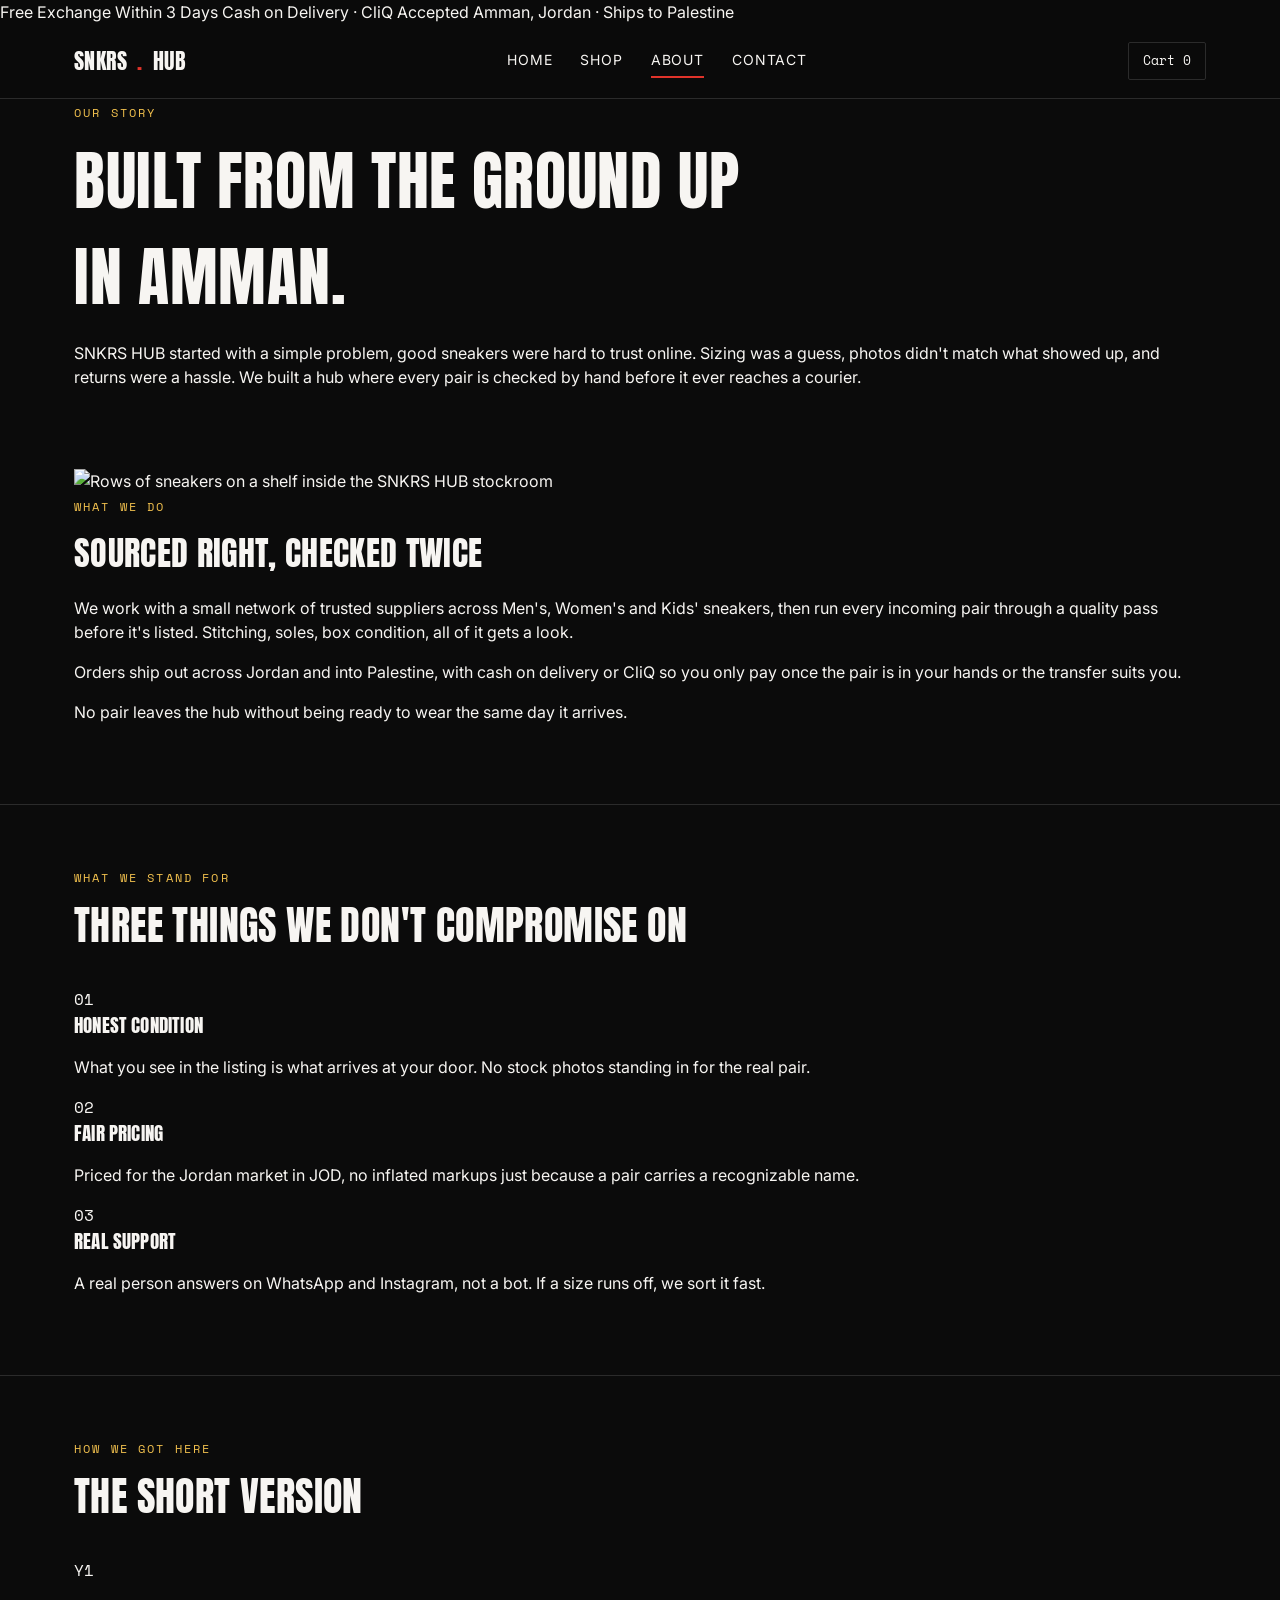
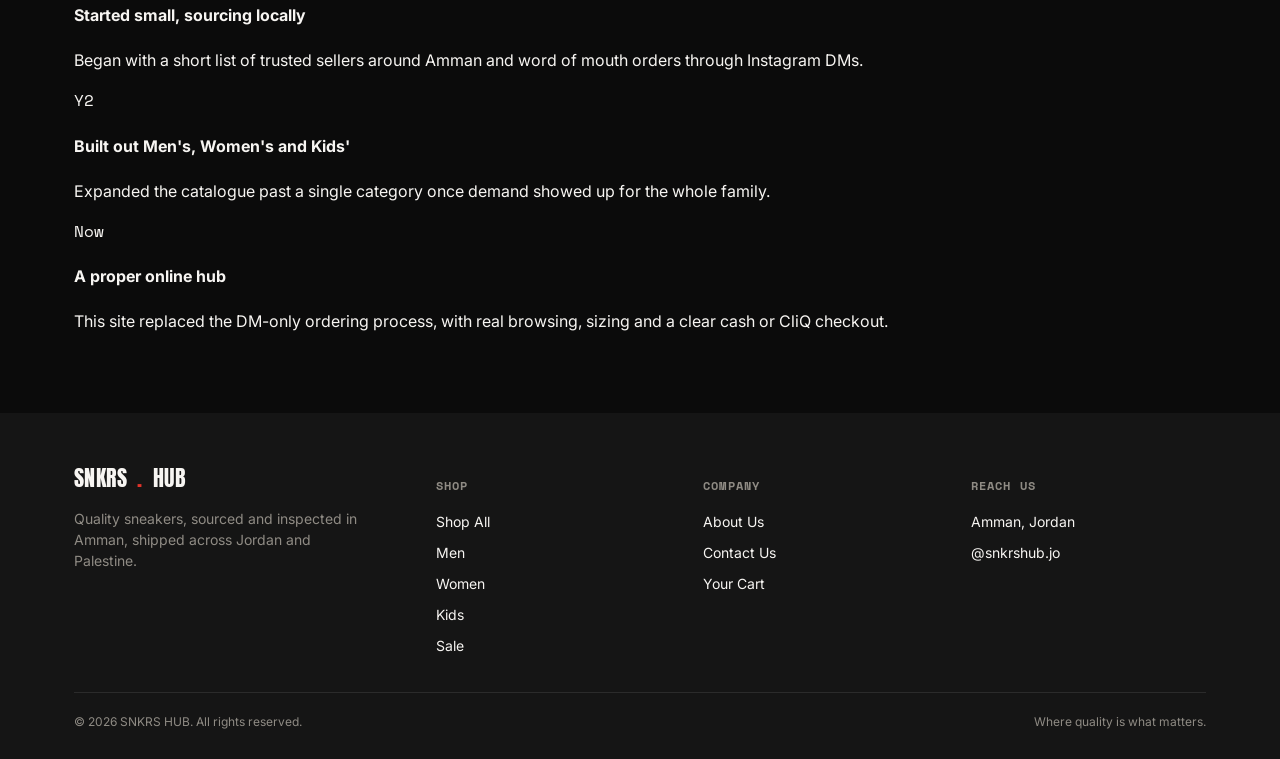
==== about.html @ 9021d575 "Add files via upload" ====
<!DOCTYPE html>
<html lang="en">
<head>
<meta charset="UTF-8">
<meta name="viewport" content="width=device-width, initial-scale=1.0">
<title>About Us — SNKRS HUB</title>
<meta name="description" content="SNKRS HUB is an Amman based sneaker hub sourcing and inspecting quality shoes for men, women and kids, shipped across Jordan and Palestine.">
<link rel="preconnect" href="https://fonts.googleapis.com">
<link href="https://fonts.googleapis.com/css2?family=Anton&family=Inter:wght@400;500;600;700&family=Space+Mono:wght@400;700&display=swap" rel="stylesheet">
<link rel="stylesheet" href="css/style.css">
</head>
<body>

<header class="site-header">
  <div class="info-bar">
    <div class="info-bar-track">
      <span>Free Exchange Within 3 Days</span>
      <span>Cash on Delivery · CliQ Accepted</span>
      <span>Amman, Jordan · Ships to Palestine</span>
    </div>
  </div>
  <div class="header-bar">
    <a href="index.html" class="logo">SNKRS<span class="dot">.</span>HUB</a>
    <nav class="main-nav">
      <a href="index.html">Home</a>
      <a href="shop.html">Shop</a>
      <a href="about.html" class="active">About</a>
      <a href="contact.html">Contact</a>
    </nav>
    <div class="header-actions">
      <a href="cart.html" class="cart-link">Cart <span data-cart-count>0</span></a>
      <button class="nav-toggle" aria-label="Toggle menu">☰</button>
    </div>
  </div>
</header>

<main>

  <section class="about-hero">
    <div class="wrap">
      <span class="eyebrow">Our Story</span>
      <h1 style="font-size:clamp(38px,6vw,64px); margin-top:10px;">Built From The Ground Up<br>In Amman<em style="color:var(--copper); font-style:normal;">.</em></h1>
      <p>SNKRS HUB started with a simple problem, good sneakers were hard to trust online. Sizing was a guess, photos didn't match what showed up, and returns were a hassle. We built a hub where every pair is checked by hand before it ever reaches a courier.</p>
    </div>
  </section>

  <section class="section">
    <div class="wrap story-grid">
      <img src="https://images.unsplash.com/photo-1552346154-21d32810aba3?auto=format&fit=crop&w=900&q=80" alt="Rows of sneakers on a shelf inside the SNKRS HUB stockroom">
      <div>
        <span class="eyebrow">What We Do</span>
        <h2 style="font-size:clamp(26px,3vw,34px); margin:10px 0 18px;">Sourced Right, Checked Twice</h2>
        <p>We work with a small network of trusted suppliers across Men's, Women's and Kids' sneakers, then run every incoming pair through a quality pass before it's listed. Stitching, soles, box condition, all of it gets a look.</p>
        <p>Orders ship out across Jordan and into Palestine, with cash on delivery or CliQ so you only pay once the pair is in your hands or the transfer suits you.</p>
        <p>No pair leaves the hub without being ready to wear the same day it arrives.</p>
      </div>
    </div>
  </section>

  <section class="section">
    <div class="wrap">
      <div class="section-head">
        <div>
          <span class="eyebrow">What We Stand For</span>
          <h2>Three Things We Don't Compromise On</h2>
        </div>
      </div>
      <div class="value-grid">
        <div class="value-card">
          <span class="num mono">01</span>
          <h3>Honest Condition</h3>
          <p>What you see in the listing is what arrives at your door. No stock photos standing in for the real pair.</p>
        </div>
        <div class="value-card">
          <span class="num mono">02</span>
          <h3>Fair Pricing</h3>
          <p>Priced for the Jordan market in JOD, no inflated markups just because a pair carries a recognizable name.</p>
        </div>
        <div class="value-card">
          <span class="num mono">03</span>
          <h3>Real Support</h3>
          <p>A real person answers on WhatsApp and Instagram, not a bot. If a size runs off, we sort it fast.</p>
        </div>
      </div>
    </div>
  </section>

  <section class="section" style="border-bottom:none;">
    <div class="wrap">
      <div class="section-head">
        <div>
          <span class="eyebrow">How We Got Here</span>
          <h2>The Short Version</h2>
        </div>
      </div>
      <div class="timeline">
        <div class="timeline-row">
          <span class="year mono">Y1</span>
          <div>
            <h4>Started small, sourcing locally</h4>
            <p>Began with a short list of trusted sellers around Amman and word of mouth orders through Instagram DMs.</p>
          </div>
        </div>
        <div class="timeline-row">
          <span class="year mono">Y2</span>
          <div>
            <h4>Built out Men's, Women's and Kids'</h4>
            <p>Expanded the catalogue past a single category once demand showed up for the whole family.</p>
          </div>
        </div>
        <div class="timeline-row">
          <span class="year mono">Now</span>
          <div>
            <h4>A proper online hub</h4>
            <p>This site replaced the DM-only ordering process, with real browsing, sizing and a clear cash or CliQ checkout.</p>
          </div>
        </div>
      </div>
    </div>
  </section>

</main>

<footer class="site-footer">
  <div class="wrap">
    <div class="footer-grid">
      <div>
        <div class="logo" style="margin-bottom:14px;">SNKRS<span class="dot">.</span>HUB</div>
        <p style="color:var(--grey); font-size:14px; max-width:32ch;">Quality sneakers, sourced and inspected in Amman, shipped across Jordan and Palestine.</p>
      </div>
      <div>
        <h4>Shop</h4>
        <ul>
          <li><a href="shop.html">Shop All</a></li>
          <li><a href="shop.html?cat=men">Men</a></li>
          <li><a href="shop.html?cat=women">Women</a></li>
          <li><a href="shop.html?cat=kids">Kids</a></li>
          <li><a href="shop.html?cat=sale">Sale</a></li>
        </ul>
      </div>
      <div>
        <h4>Company</h4>
        <ul>
          <li><a href="about.html">About Us</a></li>
          <li><a href="contact.html">Contact Us</a></li>
          <li><a href="cart.html">Your Cart</a></li>
        </ul>
      </div>
      <div>
        <h4>Reach Us</h4>
        <ul>
          <li>Amman, Jordan</li>
          <li>@snkrshub.jo</li>
        </ul>
      </div>
    </div>
    <div class="footer-bottom">
      <span>© 2026 SNKRS HUB. All rights reserved.</span>
      <span>Where quality is what matters.</span>
    </div>
  </div>
</footer>

<script src="js/cart.js"></script>
<script src="js/main.js"></script>
</body>
</html>
---- css/style.css ----
/* SNKRS HUB — design tokens
   Black  #0b0b0b   White  #f7f5f2   Red  #e0332a
   Green  #1f7a4d   Gold   #f2c14e   Grey #8f8b84
   Display: Anton  |  Body: Inter  |  Utility/price: Space Mono
*/

:root {
  --black: #0b0b0b;
  --black-soft: #151515;
  --black-card: #1a1a1a;
  --white: #f7f5f2;
  --red: #e0332a;
  --green: #1f7a4d;
  --gold: #f2c14e;
  --grey: #8f8b84;
  --line: #2b2b2b;
  --radius: 2px;
  --container: 1180px;
}

* { box-sizing: border-box; }

html { scroll-behavior: smooth; }

body {
  margin: 0;
  background: var(--black);
  color: var(--white);
  font-family: "Inter", sans-serif;
  font-size: 16px;
  line-height: 1.5;
  -webkit-font-smoothing: antialiased;
}

img { max-width: 100%; display: block; }

a { color: inherit; text-decoration: none; }

button { font-family: inherit; cursor: pointer; }

.wrap {
  max-width: var(--container);
  margin: 0 auto;
  padding: 0 24px;
}

h1, h2, h3 {
  font-family: "Anton", sans-serif;
  font-weight: 400;
  text-transform: uppercase;
  letter-spacing: 0.01em;
  margin: 0;
}

.eyebrow {
  font-family: "Space Mono", monospace;
  font-size: 12px;
  letter-spacing: 0.18em;
  text-transform: uppercase;
  color: var(--gold);
}

.mono { font-family: "Space Mono", monospace; }

/* focus visibility */
a:focus-visible, button:focus-visible, input:focus-visible, select:focus-visible, textarea:focus-visible {
  outline: 2px solid var(--gold);
  outline-offset: 2px;
}

@media (prefers-reduced-motion: reduce) {
  * { animation: none !important; transition: none !important; }
}

/* ---------- header ---------- */

.site-header {
  position: sticky;
  top: 0;
  z-index: 50;
  background: rgba(11, 11, 11, 0.92);
  backdrop-filter: blur(6px);
  border-bottom: 1px solid var(--line);
}

.header-bar {
  display: flex;
  align-items: center;
  justify-content: space-between;
  padding: 18px 24px;
  max-width: var(--container);
  margin: 0 auto;
  gap: 20px;
}

.logo {
  font-family: "Anton", sans-serif;
  font-size: 22px;
  letter-spacing: 0.02em;
  display: flex;
  align-items: center;
  gap: 10px;
  white-space: nowrap;
}

.logo .dot { color: var(--red); }

.main-nav {
  display: flex;
  gap: 28px;
  flex: 1;
  justify-content: center;
  font-size: 14px;
  text-transform: uppercase;
  letter-spacing: 0.06em;
}

.main-nav a {
  padding: 6px 0;
  border-bottom: 2px solid transparent;
  color: var(--white);
}

.main-nav a:hover, .main-nav a.active {
  border-color: var(--red);
}

.header-actions {
  display: flex;
  align-items: center;
  gap: 18px;
}

.cart-link {
  display: flex;
  align-items: center;
  gap: 8px;
  font-family: "Space Mono", monospace;
  font-size: 13px;
  border: 1px solid var(--line);
  padding: 8px 14px;
  border-radius: var(--radius);
}

.cart-link:hover { border-color: var(--gold); }

.nav-toggle {
  display: none;
  background: none;
  border: 1px solid var(--line);
  color: var(--white);
  padding: 8px 10px;
  border-radius: var(--radius);
}

@media (max-width: 860px) {
  .main-nav { display: none; }
  .nav-toggle { display: block; }
  .main-nav.open {
    display: flex;
    flex-direction: column;
    position: absolute;
    top: 100%;
    left: 0;
    right: 0;
    background: var(--black-soft);
    padding: 16px 24px 24px;
    border-bottom: 1px solid var(--line);
  }
}

/* ---------- marquee ---------- */

.marquee {
  background: var(--red);
  color: var(--black);
  overflow: hidden;
  white-space: nowrap;
  border-bottom: 1px solid var(--line);
}

.marquee-track {
  display: inline-block;
  padding: 8px 0;
  animation: scroll-left 22s linear infinite;
  font-family: "Space Mono", monospace;
  font-size: 12px;
  letter-spacing: 0.16em;
  text-transform: uppercase;
  font-weight: 700;
}

.marquee-track span { margin: 0 22px; }

@keyframes scroll-left {
  from { transform: translateX(0); }
  to { transform: translateX(-50%); }
}

/* ---------- hero ---------- */

.hero {
  border-bottom: 1px solid var(--line);
  padding: 72px 0 56px;
}

.hero-grid {
  display: grid;
  grid-template-columns: 1.1fr 0.9fr;
  gap: 48px;
  align-items: center;
}

.hero h1 {
  font-size: clamp(48px, 7vw, 88px);
  line-height: 0.96;
  margin: 14px 0 20px;
}

.hero h1 em {
  font-style: normal;
  color: var(--red);
}

.hero p {
  max-width: 44ch;
  color: var(--grey);
  font-size: 17px;
  margin-bottom: 28px;
}

.hero-stats {
  display: flex;
  gap: 32px;
  margin-top: 36px;
  padding-top: 24px;
  border-top: 1px solid var(--line);
}

.hero-stats div { font-family: "Space Mono", monospace; }
.hero-stats strong { display: block; font-size: 22px; color: var(--gold); }
.hero-stats span { font-size: 12px; color: var(--grey); text-transform: uppercase; letter-spacing: 0.08em; }

.hero-visual {
  position: relative;
  background: var(--black-card);
  border: 1px solid var(--line);
  border-radius: var(--radius);
  overflow: hidden;
  aspect-ratio: 4 / 5;
}

.hero-visual img {
  width: 100%;
  height: 100%;
  object-fit: cover;
}

.hero-tag {
  position: absolute;
  bottom: 18px;
  left: 18px;
  background: var(--white);
  color: var(--black);
  padding: 10px 14px;
  border-radius: var(--radius);
  font-family: "Space Mono", monospace;
  font-size: 12px;
}

.hero-tag strong { color: var(--red); }

/* ---------- buttons ---------- */

.btn {
  display: inline-flex;
  align-items: center;
  gap: 8px;
  padding: 14px 26px;
  border-radius: var(--radius);
  font-size: 14px;
  text-transform: uppercase;
  letter-spacing: 0.06em;
  font-weight: 600;
  border: 1px solid transparent;
  transition: transform 0.15s ease, background 0.15s ease, border-color 0.15s ease;
}

.btn:hover { transform: translateY(-2px); }

.btn-primary { background: var(--red); color: var(--white); }
.btn-primary:hover { background: #c22a22; }

.btn-outline { border-color: var(--white); color: var(--white); }
.btn-outline:hover { border-color: var(--gold); color: var(--gold); }

.btn-block { width: 100%; justify-content: center; }

.btn:disabled { opacity: 0.4; cursor: not-allowed; transform: none; }

.hero-actions { display: flex; gap: 14px; flex-wrap: wrap; }

/* ---------- section heads ---------- */

.section {
  padding: 64px 0;
  border-bottom: 1px solid var(--line);
}

.section-head {
  display: flex;
  align-items: flex-end;
  justify-content: space-between;
  margin-bottom: 32px;
  gap: 20px;
  flex-wrap: wrap;
}

.section-head h2 { font-size: clamp(28px, 4vw, 40px); }

.section-head .eyebrow { display: block; margin-bottom: 8px; }

.section-link { font-size: 13px; text-transform: uppercase; letter-spacing: 0.08em; border-bottom: 1px solid var(--white); padding-bottom: 2px; }
.section-link:hover { color: var(--gold); border-color: var(--gold); }

/* ---------- category strip ---------- */

.cat-strip {
  display: grid;
  grid-template-columns: repeat(4, 1fr);
  gap: 14px;
}

.cat-card {
  position: relative;
  border: 1px solid var(--line);
  padding: 26px 18px;
  border-radius: var(--radius);
  background: var(--black-card);
  min-height: 120px;
  display: flex;
  flex-direction: column;
  justify-content: space-between;
}

.cat-card:hover { border-color: var(--red); }

.cat-card .name { font-family: "Anton", sans-serif; font-size: 20px; text-transform: uppercase; }
.cat-card .count { font-family: "Space Mono", monospace; font-size: 12px; color: var(--grey); }

@media (max-width: 760px) {
  .cat-strip { grid-template-columns: repeat(2, 1fr); }
}

/* ---------- product grid ---------- */

.product-grid {
  display: grid;
  grid-template-columns: repeat(auto-fill, minmax(240px, 1fr));
  gap: 22px;
}

.product-card {
  background: var(--black-card);
  border: 1px solid var(--line);
  border-radius: var(--radius);
  overflow: hidden;
  display: flex;
  flex-direction: column;
  transition: border-color 0.15s ease;
}

.product-card:hover { border-color: var(--gold); }

.product-media {
  position: relative;
  aspect-ratio: 1 / 1;
  overflow: hidden;
  background: #0e0e0e;
}

.product-media img {
  width: 100%;
  height: 100%;
  object-fit: cover;
  transition: transform 0.4s ease;
}

.product-card:hover .product-media img { transform: scale(1.05); }

.product-badge {
  position: absolute;
  top: 12px;
  left: 12px;
  padding: 5px 10px;
  font-family: "Space Mono", monospace;
  font-size: 11px;
  text-transform: uppercase;
  letter-spacing: 0.08em;
  border-radius: var(--radius);
  background: var(--red);
  color: var(--white);
}

.product-badge.sale { background: var(--gold); color: var(--black); }
.product-badge.restock { background: var(--green); color: var(--white); }

.product-info { padding: 16px 16px 18px; display: flex; flex-direction: column; gap: 8px; flex: 1; }

.product-info .cat { font-family: "Space Mono", monospace; font-size: 11px; color: var(--grey); text-transform: uppercase; letter-spacing: 0.08em; }

.product-info h3 { font-size: 18px; }

.price-row { display: flex; align-items: center; gap: 10px; margin-top: auto; padding-top: 6px; }

.price {
  font-family: "Space Mono", monospace;
  font-size: 16px;
  color: var(--gold);
}

.price-strike {
  font-family: "Space Mono", monospace;
  font-size: 13px;
  color: var(--grey);
  text-decoration: line-through;
}

.swatch-row { display: flex; gap: 6px; margin-top: 4px; }

.swatch-dot {
  width: 16px;
  height: 16px;
  border-radius: 50%;
  border: 1px solid var(--line);
}

/* ---------- filter bar ---------- */

.filter-bar {
  display: flex;
  gap: 10px;
  flex-wrap: wrap;
  margin-bottom: 30px;
}

.filter-chip {
  border: 1px solid var(--line);
  padding: 9px 18px;
  border-radius: 999px;
  font-size: 13px;
  text-transform: uppercase;
  letter-spacing: 0.06em;
  background: transparent;
  color: var(--white);
}

.filter-chip.active, .filter-chip:hover { border-color: var(--red); color: var(--red); }

/* ---------- product detail ---------- */

.product-detail {
  display: grid;
  grid-template-columns: 1fr 1fr;
  gap: 56px;
  padding: 56px 0;
}

.gallery-main {
  aspect-ratio: 1 / 1;
  border-radius: var(--radius);
  overflow: hidden;
  border: 1px solid var(--line);
  background: var(--black-card);
  margin-bottom: 12px;
}

.gallery-main img { width: 100%; height: 100%; object-fit: cover; }

.gallery-thumbs { display: flex; gap: 10px; }

.gallery-thumbs button {
  width: 72px;
  height: 72px;
  border-radius: var(--radius);
  overflow: hidden;
  border: 1px solid var(--line);
  padding: 0;
  background: none;
}

.gallery-thumbs button.active { border-color: var(--gold); }
.gallery-thumbs img { width: 100%; height: 100%; object-fit: cover; }

.detail-eyebrow { margin-bottom: 10px; }

.product-detail h1 { font-size: clamp(30px, 4vw, 44px); margin-bottom: 12px; }

.detail-price { font-family: "Space Mono", monospace; font-size: 22px; color: var(--gold); margin-bottom: 20px; display: flex; align-items: center; gap: 12px; }

.detail-desc { color: var(--grey); margin-bottom: 28px; max-width: 46ch; }

.option-block { margin-bottom: 26px; }

.option-label {
  font-family: "Space Mono", monospace;
  font-size: 12px;
  text-transform: uppercase;
  letter-spacing: 0.1em;
  color: var(--grey);
  margin-bottom: 10px;
  display: flex;
  justify-content: space-between;
}

.color-options { display: flex; gap: 10px; flex-wrap: wrap; }

.color-swatch {
  width: 38px;
  height: 38px;
  border-radius: 50%;
  border: 2px solid var(--line);
  padding: 0;
}

.color-swatch.active { border-color: var(--gold); }

.size-options { display: flex; gap: 8px; flex-wrap: wrap; }

.size-chip {
  border: 1px solid var(--line);
  min-width: 48px;
  padding: 10px 6px;
  text-align: center;
  border-radius: var(--radius);
  background: transparent;
  color: var(--white);
  font-family: "Space Mono", monospace;
}

.size-chip.active { border-color: var(--red); color: var(--red); }

.qty-row { display: flex; align-items: center; gap: 14px; margin-bottom: 24px; }

.qty-control { display: flex; align-items: center; border: 1px solid var(--line); border-radius: var(--radius); }
.qty-control button { background: none; border: none; color: var(--white); width: 38px; height: 38px; font-size: 16px; }
.qty-control span { min-width: 34px; text-align: center; font-family: "Space Mono", monospace; }

.detail-actions { display: flex; gap: 12px; margin-bottom: 30px; flex-wrap: wrap; }

.detail-note { font-size: 13px; color: var(--grey); border-top: 1px solid var(--line); padding-top: 18px; }
.detail-note strong { color: var(--white); }

/* ---------- ticket / price tag signature ---------- */

.ticket {
  position: relative;
  background: var(--black-card);
  border: 1px dashed var(--line);
  border-radius: var(--radius);
  padding: 22px 24px;
  display: flex;
  justify-content: space-between;
  gap: 20px;
  align-items: center;
}

.ticket::before, .ticket::after {
  content: "";
  position: absolute;
  width: 16px;
  height: 16px;
  background: var(--black);
  border-radius: 50%;
  top: 50%;
  transform: translateY(-50%);
}

.ticket::before { left: -9px; }
.ticket::after { right: -9px; }

/* ---------- cart page ---------- */

.cart-layout {
  display: grid;
  grid-template-columns: 1.6fr 1fr;
  gap: 40px;
  padding: 56px 0;
  align-items: start;
}

.cart-line {
  display: grid;
  grid-template-columns: 84px 1fr auto;
  gap: 16px;
  align-items: center;
  padding: 18px 0;
  border-bottom: 1px solid var(--line);
}

.cart-line img { width: 84px; height: 84px; object-fit: cover; border-radius: var(--radius); border: 1px solid var(--line); }

.cart-line h4 { font-size: 16px; margin-bottom: 4px; }

.cart-line .meta { font-family: "Space Mono", monospace; font-size: 12px; color: var(--grey); margin-bottom: 8px; }

.cart-line-actions { display: flex; align-items: center; gap: 14px; }

.remove-link { font-size: 12px; text-transform: uppercase; letter-spacing: 0.06em; color: var(--red); border-bottom: 1px solid transparent; }
.remove-link:hover { border-color: var(--red); }

.summary-box {
  background: var(--black-card);
  border: 1px solid var(--line);
  border-radius: var(--radius);
  padding: 26px;
}

.summary-row { display: flex; justify-content: space-between; margin-bottom: 12px; font-size: 14px; }
.summary-row.total { font-family: "Space Mono", monospace; font-size: 20px; color: var(--gold); border-top: 1px solid var(--line); padding-top: 16px; margin-top: 16px; }

.empty-state { text-align: center; padding: 80px 24px; color: var(--grey); }
.empty-state h2 { margin-bottom: 12px; color: var(--white); }

/* ---------- checkout ---------- */

.checkout-layout {
  display: grid;
  grid-template-columns: 1.3fr 1fr;
  gap: 44px;
  padding: 56px 0;
  align-items: start;
}

.form-group { margin-bottom: 20px; }

.form-group label {
  display: block;
  font-family: "Space Mono", monospace;
  font-size: 12px;
  text-transform: uppercase;
  letter-spacing: 0.08em;
  color: var(--grey);
  margin-bottom: 8px;
}

.form-group input, .form-group textarea {
  width: 100%;
  background: var(--black-card);
  border: 1px solid var(--line);
  border-radius: var(--radius);
  color: var(--white);
  padding: 13px 14px;
  font-family: "Inter", sans-serif;
  font-size: 15px;
}

.form-group textarea { min-height: 96px; resize: vertical; }

.pay-options { display: grid; gap: 12px; }

.pay-option {
  display: flex;
  align-items: flex-start;
  gap: 12px;
  border: 1px solid var(--line);
  border-radius: var(--radius);
  padding: 16px;
  cursor: pointer;
}

.pay-option.active { border-color: var(--gold); background: rgba(242, 193, 78, 0.06); }

.pay-option input { margin-top: 3px; }

.pay-option strong { display: block; font-size: 15px; margin-bottom: 3px; }
.pay-option span { font-size: 13px; color: var(--grey); }

.confirm-panel {
  border: 1px solid var(--green);
  background: rgba(31, 122, 77, 0.08);
  border-radius: var(--radius);
  padding: 26px;
  margin-top: 24px;
  display: none;
}

.confirm-panel.visible { display: block; }

.confirm-panel h3 { color: var(--green); margin-bottom: 10px; }
.confirm-panel p { color: var(--grey); font-size: 14px; margin-bottom: 16px; }

/* ---------- footer ---------- */

.site-footer {
  padding: 48px 0 28px;
  background: var(--black-soft);
}

.footer-grid {
  display: grid;
  grid-template-columns: 1.4fr 1fr 1fr 1fr;
  gap: 32px;
  margin-bottom: 36px;
}

.footer-grid h4 {
  font-family: "Space Mono", monospace;
  font-size: 12px;
  text-transform: uppercase;
  letter-spacing: 0.1em;
  color: var(--grey);
  margin-bottom: 16px;
}

.footer-grid ul { list-style: none; padding: 0; margin: 0; display: flex; flex-direction: column; gap: 10px; font-size: 14px; }

.footer-bottom {
  border-top: 1px solid var(--line);
  padding-top: 20px;
  display: flex;
  justify-content: space-between;
  font-size: 12px;
  color: var(--grey);
  flex-wrap: wrap;
  gap: 10px;
}

@media (max-width: 900px) {
  .hero-grid, .product-detail, .cart-layout, .checkout-layout { grid-template-columns: 1fr; }
  .footer-grid { grid-template-columns: 1fr 1fr; }
  .cat-strip { grid-template-columns: repeat(2, 1fr); }
}

@media (max-width: 560px) {
  .footer-grid { grid-template-columns: 1fr; }
  .cart-line { grid-template-columns: 64px 1fr; }
  .cart-line-actions { grid-column: 1 / -1; justify-content: space-between; margin-top: 10px; }
}
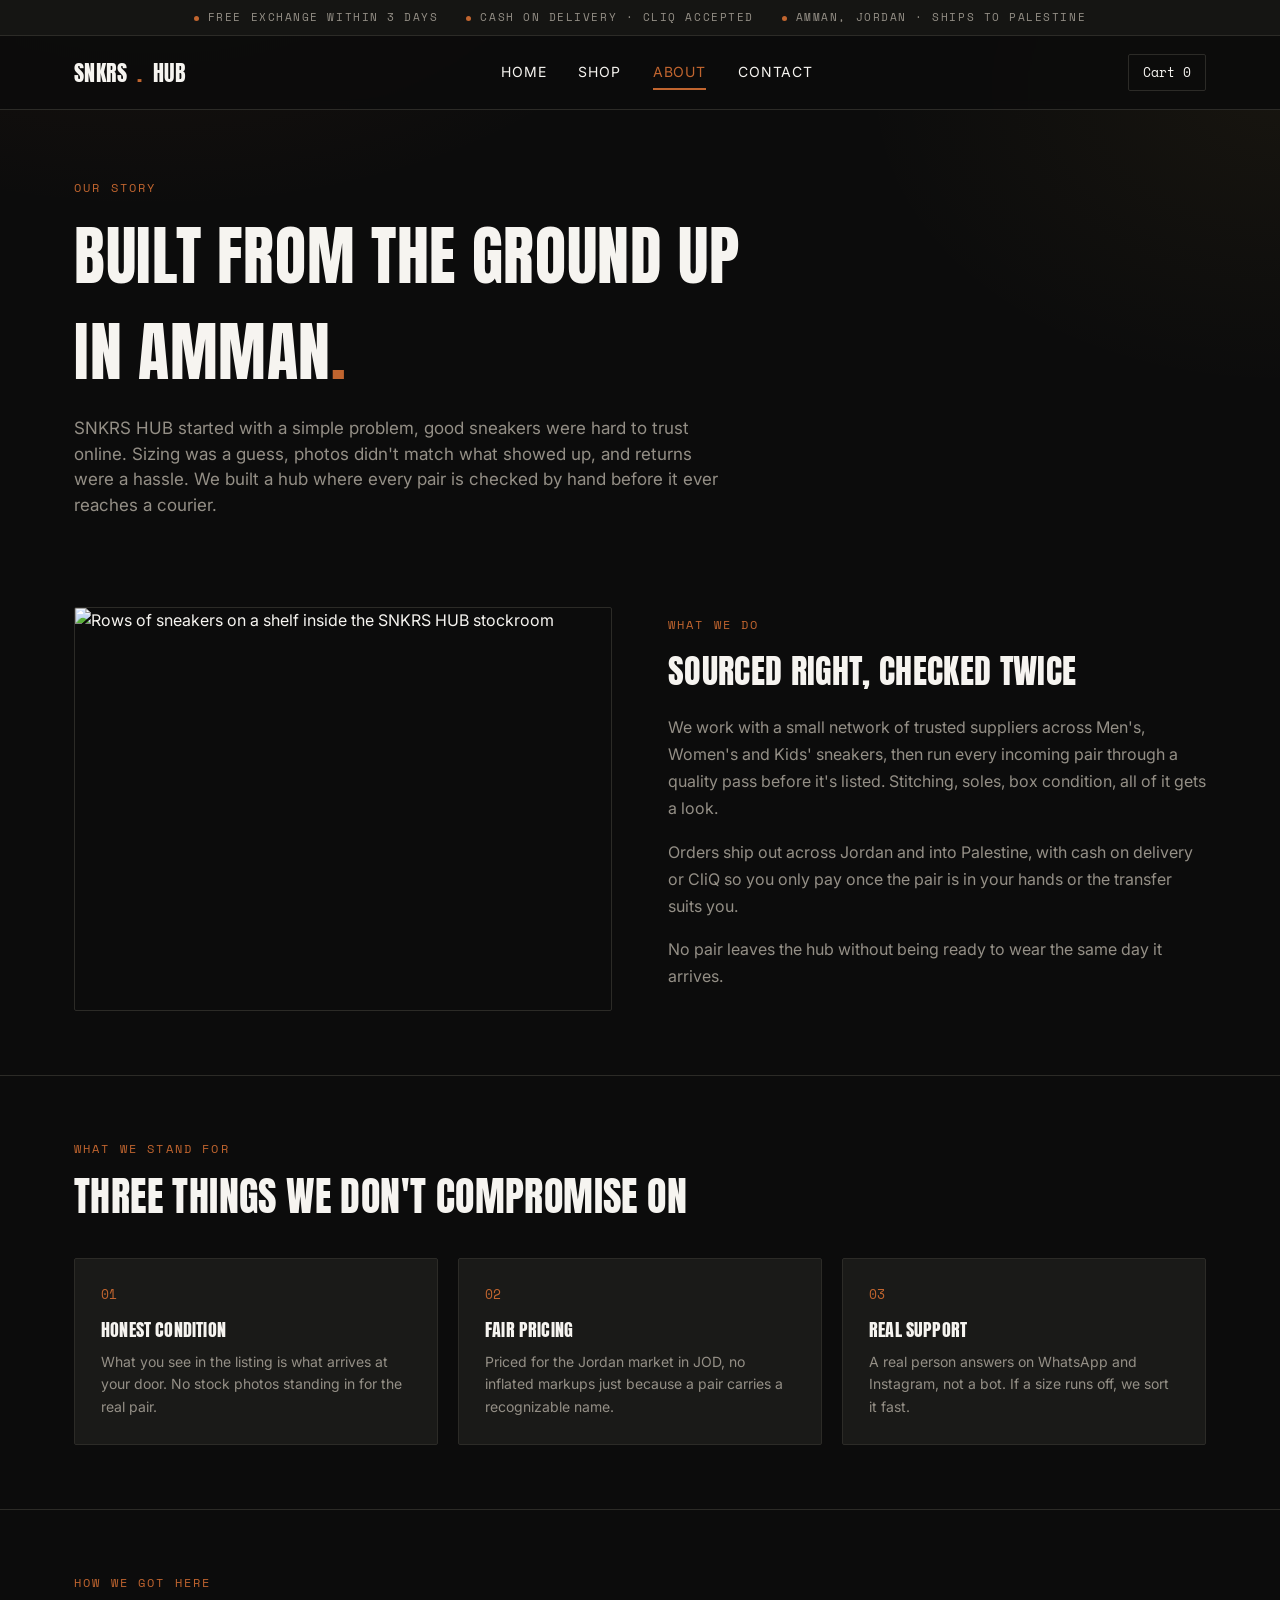
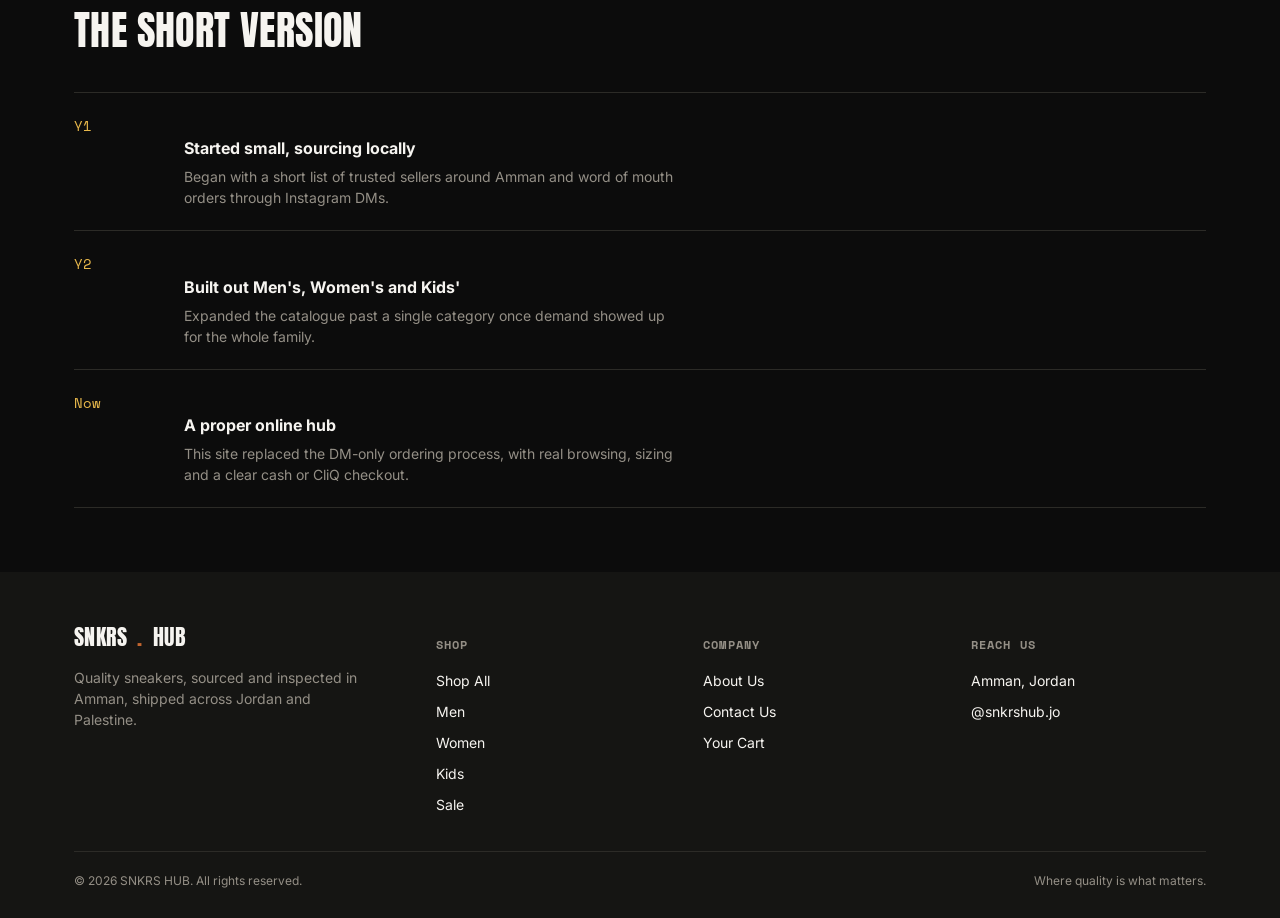
==== commit 0936f6f7: "Add files via upload" ====
--- a/about.html
+++ b/about.html
@@ -46,7 +46,7 @@
 
   <section class="section">
     <div class="wrap story-grid">
-      <img src="https://images.unsplash.com/photo-1552346154-21d32810aba3?auto=format&fit=crop&w=900&q=80" alt="Rows of sneakers on a shelf inside the SNKRS HUB stockroom">
+      <img id="story-img" src="" alt="Rows of sneakers on a shelf inside the SNKRS HUB stockroom">
       <div>
         <span class="eyebrow">What We Do</span>
         <h2 style="font-size:clamp(26px,3vw,34px); margin:10px 0 18px;">Sourced Right, Checked Twice</h2>
@@ -161,7 +161,11 @@
   </div>
 </footer>
 
+<script src="js/placeholder.js"></script>
 <script src="js/cart.js"></script>
 <script src="js/main.js"></script>
+<script>
+  document.getElementById("story-img").src = placeholderImage("Stockroom — Shelf of Sneakers", "4:3");
+</script>
 </body>
 </html>
--- a/css/style.css
+++ b/css/style.css
@@ -1,19 +1,22 @@
 /* SNKRS HUB — design tokens
-   Black  #0b0b0b   White  #f7f5f2   Red  #e0332a
-   Green  #1f7a4d   Gold   #f2c14e   Grey #8f8b84
+   Black  #0c0c0c   Charcoal #171717   White  #f6f4f0
+   Copper #c1652f   Gold #e8b84b   Green #2e8b57   Grey #928d84
    Display: Anton  |  Body: Inter  |  Utility/price: Space Mono
 */
 
 :root {
-  --black: #0b0b0b;
-  --black-soft: #151515;
-  --black-card: #1a1a1a;
-  --white: #f7f5f2;
-  --red: #e0332a;
-  --green: #1f7a4d;
-  --gold: #f2c14e;
-  --grey: #8f8b84;
-  --line: #2b2b2b;
+  --black: #0c0c0c;
+  --black-soft: #151513;
+  --black-card: #1a1a18;
+  --charcoal: #201f1c;
+  --white: #f6f4f0;
+  --copper: #c1652f;
+  --copper-deep: #8f4720;
+  --gold: #e8b84b;
+  --green: #2e8b57;
+  --grey: #948f86;
+  --grey-dim: #625e56;
+  --line: #2c2b27;
   --radius: 2px;
   --container: 1180px;
 }
@@ -30,6 +33,10 @@
   font-size: 16px;
   line-height: 1.5;
   -webkit-font-smoothing: antialiased;
+  background-image:
+    radial-gradient(ellipse 900px 500px at 12% -10%, rgba(193, 101, 47, 0.08), transparent 60%),
+    radial-gradient(ellipse 700px 500px at 100% 10%, rgba(232, 184, 75, 0.05), transparent 60%);
+  background-attachment: fixed;
 }
 
 img { max-width: 100%; display: block; }
@@ -57,7 +64,7 @@
   font-size: 12px;
   letter-spacing: 0.18em;
   text-transform: uppercase;
-  color: var(--gold);
+  color: var(--copper);
 }
 
 .mono { font-family: "Space Mono", monospace; }
@@ -78,9 +85,43 @@
   position: sticky;
   top: 0;
   z-index: 50;
-  background: rgba(11, 11, 11, 0.92);
+  background: rgba(12, 12, 12, 0.94);
   backdrop-filter: blur(6px);
   border-bottom: 1px solid var(--line);
+}
+
+.info-bar {
+  border-bottom: 1px solid var(--line);
+  background: var(--black-soft);
+}
+
+.info-bar-track {
+  max-width: var(--container);
+  margin: 0 auto;
+  padding: 9px 24px;
+  display: flex;
+  align-items: center;
+  justify-content: center;
+  gap: 28px;
+  flex-wrap: wrap;
+  font-family: "Space Mono", monospace;
+  font-size: 11px;
+  letter-spacing: 0.14em;
+  text-transform: uppercase;
+  color: var(--grey);
+}
+
+.info-bar-track span { white-space: nowrap; }
+
+.info-bar-track span::before {
+  content: "";
+  display: inline-block;
+  width: 5px;
+  height: 5px;
+  border-radius: 50%;
+  background: var(--copper);
+  margin-right: 9px;
+  vertical-align: middle;
 }
 
 .header-bar {
@@ -103,11 +144,11 @@
   white-space: nowrap;
 }
 
-.logo .dot { color: var(--red); }
+.logo .dot { color: var(--copper); }
 
 .main-nav {
   display: flex;
-  gap: 28px;
+  gap: 32px;
   flex: 1;
   justify-content: center;
   font-size: 14px;
@@ -122,7 +163,8 @@
 }
 
 .main-nav a:hover, .main-nav a.active {
-  border-color: var(--red);
+  border-color: var(--copper);
+  color: var(--copper);
 }
 
 .header-actions {
@@ -142,7 +184,7 @@
   border-radius: var(--radius);
 }
 
-.cart-link:hover { border-color: var(--gold); }
+.cart-link:hover { border-color: var(--gold); color: var(--gold); }
 
 .nav-toggle {
   display: none;
@@ -167,34 +209,7 @@
     padding: 16px 24px 24px;
     border-bottom: 1px solid var(--line);
   }
-}
-
-/* ---------- marquee ---------- */
-
-.marquee {
-  background: var(--red);
-  color: var(--black);
-  overflow: hidden;
-  white-space: nowrap;
-  border-bottom: 1px solid var(--line);
-}
-
-.marquee-track {
-  display: inline-block;
-  padding: 8px 0;
-  animation: scroll-left 22s linear infinite;
-  font-family: "Space Mono", monospace;
-  font-size: 12px;
-  letter-spacing: 0.16em;
-  text-transform: uppercase;
-  font-weight: 700;
-}
-
-.marquee-track span { margin: 0 22px; }
-
-@keyframes scroll-left {
-  from { transform: translateX(0); }
-  to { transform: translateX(-50%); }
+  .info-bar-track { gap: 16px; justify-content: flex-start; overflow-x: auto; }
 }
 
 /* ---------- hero ---------- */
@@ -219,7 +234,7 @@
 
 .hero h1 em {
   font-style: normal;
-  color: var(--red);
+  color: var(--copper);
 }
 
 .hero p {
@@ -248,6 +263,15 @@
   border-radius: var(--radius);
   overflow: hidden;
   aspect-ratio: 4 / 5;
+}
+
+.hero-visual::before {
+  content: "";
+  position: absolute;
+  inset: 0;
+  background: linear-gradient(160deg, rgba(193, 101, 47, 0.16), transparent 55%);
+  z-index: 1;
+  pointer-events: none;
 }
 
 .hero-visual img {
@@ -266,9 +290,10 @@
   border-radius: var(--radius);
   font-family: "Space Mono", monospace;
   font-size: 12px;
-}
-
-.hero-tag strong { color: var(--red); }
+  z-index: 2;
+}
+
+.hero-tag strong { color: var(--copper-deep); }
 
 /* ---------- buttons ---------- */
 
@@ -283,13 +308,13 @@
   letter-spacing: 0.06em;
   font-weight: 600;
   border: 1px solid transparent;
-  transition: transform 0.15s ease, background 0.15s ease, border-color 0.15s ease;
+  transition: transform 0.15s ease, background 0.15s ease, border-color 0.15s ease, color 0.15s ease;
 }
 
 .btn:hover { transform: translateY(-2px); }
 
-.btn-primary { background: var(--red); color: var(--white); }
-.btn-primary:hover { background: #c22a22; }
+.btn-primary { background: var(--copper); color: var(--white); }
+.btn-primary:hover { background: var(--copper-deep); }
 
 .btn-outline { border-color: var(--white); color: var(--white); }
 .btn-outline:hover { border-color: var(--gold); color: var(--gold); }
@@ -341,9 +366,10 @@
   display: flex;
   flex-direction: column;
   justify-content: space-between;
-}
-
-.cat-card:hover { border-color: var(--red); }
+  transition: border-color 0.15s ease, transform 0.15s ease;
+}
+
+.cat-card:hover { border-color: var(--copper); transform: translateY(-3px); }
 
 .cat-card .name { font-family: "Anton", sans-serif; font-size: 20px; text-transform: uppercase; }
 .cat-card .count { font-family: "Space Mono", monospace; font-size: 12px; color: var(--grey); }
@@ -352,6 +378,32 @@
   .cat-strip { grid-template-columns: repeat(2, 1fr); }
 }
 
+/* ---------- trust / why-us strip ---------- */
+
+.trust-strip {
+  display: grid;
+  grid-template-columns: repeat(3, 1fr);
+  gap: 20px;
+}
+
+.trust-card {
+  border: 1px solid var(--line);
+  background: var(--black-card);
+  border-radius: var(--radius);
+  padding: 24px;
+  display: flex;
+  gap: 16px;
+  align-items: flex-start;
+}
+
+.trust-card svg { flex-shrink: 0; width: 30px; height: 30px; color: var(--copper); }
+.trust-card h3 { font-size: 15px; margin-bottom: 6px; }
+.trust-card p { color: var(--grey); font-size: 13px; margin: 0; line-height: 1.5; }
+
+@media (max-width: 760px) {
+  .trust-strip { grid-template-columns: 1fr; }
+}
+
 /* ---------- product grid ---------- */
 
 .product-grid {
@@ -367,16 +419,16 @@
   overflow: hidden;
   display: flex;
   flex-direction: column;
-  transition: border-color 0.15s ease;
-}
-
-.product-card:hover { border-color: var(--gold); }
+  transition: border-color 0.15s ease, transform 0.15s ease;
+}
+
+.product-card:hover { border-color: var(--gold); transform: translateY(-3px); }
 
 .product-media {
   position: relative;
   aspect-ratio: 1 / 1;
   overflow: hidden;
-  background: #0e0e0e;
+  background: #101010;
 }
 
 .product-media img {
@@ -398,7 +450,7 @@
   text-transform: uppercase;
   letter-spacing: 0.08em;
   border-radius: var(--radius);
-  background: var(--red);
+  background: var(--copper);
   color: var(--white);
 }
 
@@ -455,7 +507,7 @@
   color: var(--white);
 }
 
-.filter-chip.active, .filter-chip:hover { border-color: var(--red); color: var(--red); }
+.filter-chip.active, .filter-chip:hover { border-color: var(--copper); color: var(--copper); }
 
 /* ---------- product detail ---------- */
 
@@ -538,7 +590,7 @@
   font-family: "Space Mono", monospace;
 }
 
-.size-chip.active { border-color: var(--red); color: var(--red); }
+.size-chip.active { border-color: var(--copper); color: var(--copper); }
 
 .qty-row { display: flex; align-items: center; gap: 14px; margin-bottom: 24px; }
 
@@ -579,6 +631,131 @@
 .ticket::before { left: -9px; }
 .ticket::after { right: -9px; }
 
+/* ---------- about page ---------- */
+
+.about-hero {
+  padding: 64px 0 8px;
+}
+
+.about-hero p { color: var(--grey); max-width: 60ch; font-size: 17px; margin-top: 16px; }
+
+.story-grid {
+  display: grid;
+  grid-template-columns: 1fr 1fr;
+  gap: 56px;
+  align-items: center;
+}
+
+.story-grid img {
+  width: 100%;
+  aspect-ratio: 4/3;
+  object-fit: cover;
+  border-radius: var(--radius);
+  border: 1px solid var(--line);
+}
+
+.story-grid p { color: var(--grey); margin-bottom: 16px; line-height: 1.7; }
+
+.value-grid {
+  display: grid;
+  grid-template-columns: repeat(3, 1fr);
+  gap: 20px;
+}
+
+.value-card {
+  border: 1px solid var(--line);
+  background: var(--black-card);
+  border-radius: var(--radius);
+  padding: 26px;
+}
+
+.value-card .num {
+  font-family: "Space Mono", monospace;
+  color: var(--copper);
+  font-size: 13px;
+  display: block;
+  margin-bottom: 12px;
+}
+
+.value-card h3 { font-size: 18px; margin-bottom: 8px; }
+.value-card p { color: var(--grey); font-size: 14px; margin: 0; line-height: 1.6; }
+
+.timeline {
+  display: flex;
+  flex-direction: column;
+  gap: 0;
+}
+
+.timeline-row {
+  display: grid;
+  grid-template-columns: 90px 1fr;
+  gap: 20px;
+  padding: 22px 0;
+  border-top: 1px solid var(--line);
+}
+
+.timeline-row:last-child { border-bottom: 1px solid var(--line); }
+
+.timeline-row .year { font-family: "Space Mono", monospace; color: var(--gold); font-size: 14px; }
+.timeline-row h4 { font-size: 16px; margin-bottom: 6px; }
+.timeline-row p { color: var(--grey); font-size: 14px; margin: 0; max-width: 55ch; }
+
+@media (max-width: 900px) {
+  .story-grid { grid-template-columns: 1fr; }
+  .value-grid { grid-template-columns: 1fr; }
+}
+
+/* ---------- contact page ---------- */
+
+.contact-grid {
+  display: grid;
+  grid-template-columns: 1fr 1fr;
+  gap: 48px;
+  padding: 56px 0;
+  align-items: start;
+}
+
+.contact-info-list { display: flex; flex-direction: column; gap: 20px; margin-top: 28px; }
+
+.contact-info-item {
+  display: flex;
+  gap: 16px;
+  align-items: flex-start;
+  border: 1px solid var(--line);
+  background: var(--black-card);
+  border-radius: var(--radius);
+  padding: 18px;
+}
+
+.contact-info-item svg { flex-shrink: 0; width: 24px; height: 24px; color: var(--copper); margin-top: 2px; }
+.contact-info-item strong { display: block; font-size: 14px; margin-bottom: 3px; }
+.contact-info-item span, .contact-info-item a { color: var(--grey); font-size: 14px; }
+.contact-info-item a:hover { color: var(--gold); }
+
+.contact-form {
+  border: 1px solid var(--line);
+  background: var(--black-card);
+  border-radius: var(--radius);
+  padding: 30px;
+}
+
+.form-row-2 { display: grid; grid-template-columns: 1fr 1fr; gap: 16px; }
+
+.faq-list { display: flex; flex-direction: column; gap: 0; }
+
+.faq-item { border-top: 1px solid var(--line); padding: 20px 0; }
+.faq-item:last-child { border-bottom: 1px solid var(--line); }
+.faq-item summary { cursor: pointer; font-size: 15px; font-weight: 600; list-style: none; display: flex; justify-content: space-between; align-items: center; }
+.faq-item summary::-webkit-details-marker { display: none; }
+.faq-item summary::after { content: "+"; font-family: "Space Mono", monospace; color: var(--copper); font-size: 20px; }
+.faq-item[open] summary::after { content: "\2212"; }
+.faq-item p { color: var(--grey); font-size: 14px; margin: 14px 0 0; max-width: 60ch; line-height: 1.6; }
+
+@media (max-width: 900px) {
+  .contact-grid { grid-template-columns: 1fr; }
+  .form-row-2 { grid-template-columns: 1fr; }
+}
+
 /* ---------- cart page ---------- */
 
 .cart-layout {
@@ -606,8 +783,8 @@
 
 .cart-line-actions { display: flex; align-items: center; gap: 14px; }
 
-.remove-link { font-size: 12px; text-transform: uppercase; letter-spacing: 0.06em; color: var(--red); border-bottom: 1px solid transparent; }
-.remove-link:hover { border-color: var(--red); }
+.remove-link { font-size: 12px; text-transform: uppercase; letter-spacing: 0.06em; color: var(--copper); border-bottom: 1px solid transparent; }
+.remove-link:hover { border-color: var(--copper); }
 
 .summary-box {
   background: var(--black-card);
@@ -646,7 +823,7 @@
 
 .form-group input, .form-group textarea {
   width: 100%;
-  background: var(--black-card);
+  background: var(--charcoal);
   border: 1px solid var(--line);
   border-radius: var(--radius);
   color: var(--white);
@@ -655,6 +832,8 @@
   font-size: 15px;
 }
 
+.form-group input:focus, .form-group textarea:focus { border-color: var(--copper); }
+
 .form-group textarea { min-height: 96px; resize: vertical; }
 
 .pay-options { display: grid; gap: 12px; }
@@ -669,7 +848,7 @@
   cursor: pointer;
 }
 
-.pay-option.active { border-color: var(--gold); background: rgba(242, 193, 78, 0.06); }
+.pay-option.active { border-color: var(--gold); background: rgba(232, 184, 75, 0.06); }
 
 .pay-option input { margin-top: 3px; }
 
@@ -678,7 +857,7 @@
 
 .confirm-panel {
   border: 1px solid var(--green);
-  background: rgba(31, 122, 77, 0.08);
+  background: rgba(46, 139, 87, 0.08);
   border-radius: var(--radius);
   padding: 26px;
   margin-top: 24px;
@@ -714,6 +893,7 @@
 }
 
 .footer-grid ul { list-style: none; padding: 0; margin: 0; display: flex; flex-direction: column; gap: 10px; font-size: 14px; }
+.footer-grid ul a:hover { color: var(--copper); }
 
 .footer-bottom {
   border-top: 1px solid var(--line);
@@ -727,7 +907,7 @@
 }
 
 @media (max-width: 900px) {
-  .hero-grid, .product-detail, .cart-layout, .checkout-layout { grid-template-columns: 1fr; }
+  .hero-grid, .product-detail, .cart-layout, .checkout-layout, .contact-grid { grid-template-columns: 1fr; }
   .footer-grid { grid-template-columns: 1fr 1fr; }
   .cat-strip { grid-template-columns: repeat(2, 1fr); }
 }
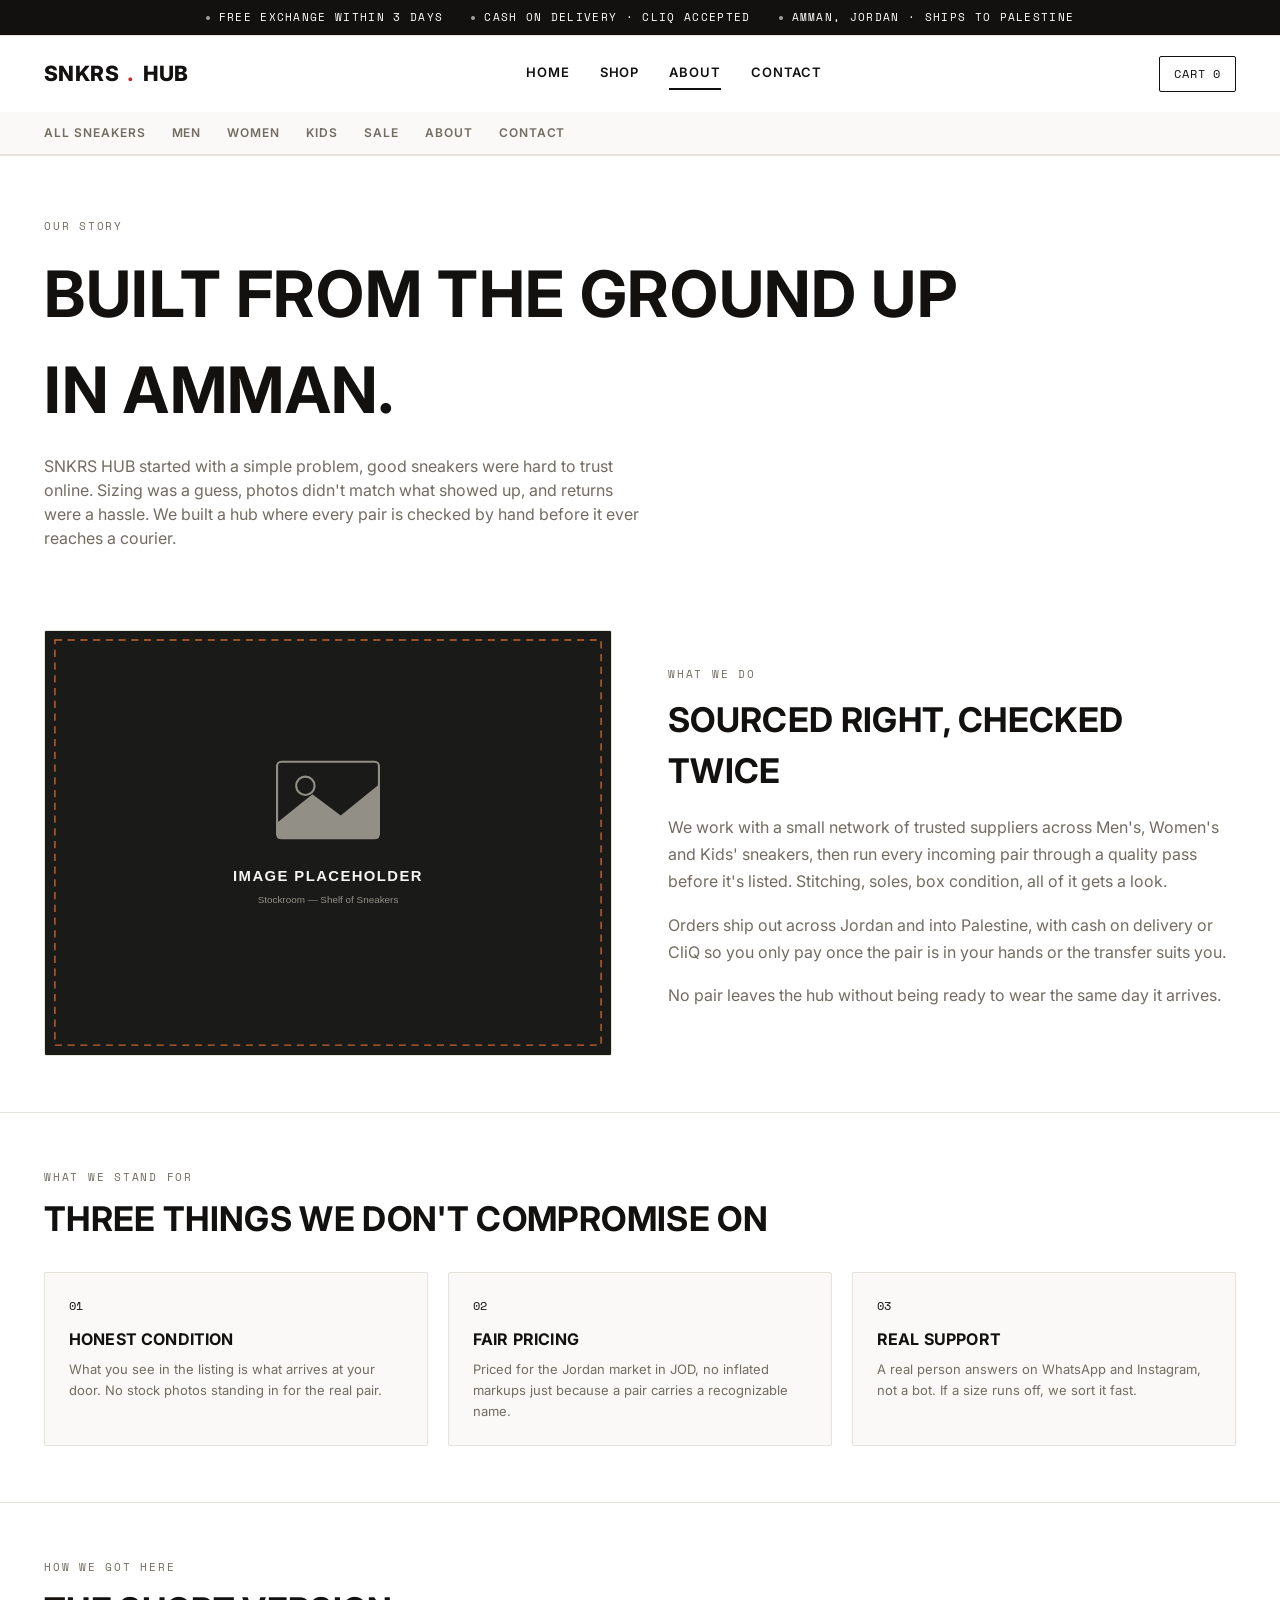
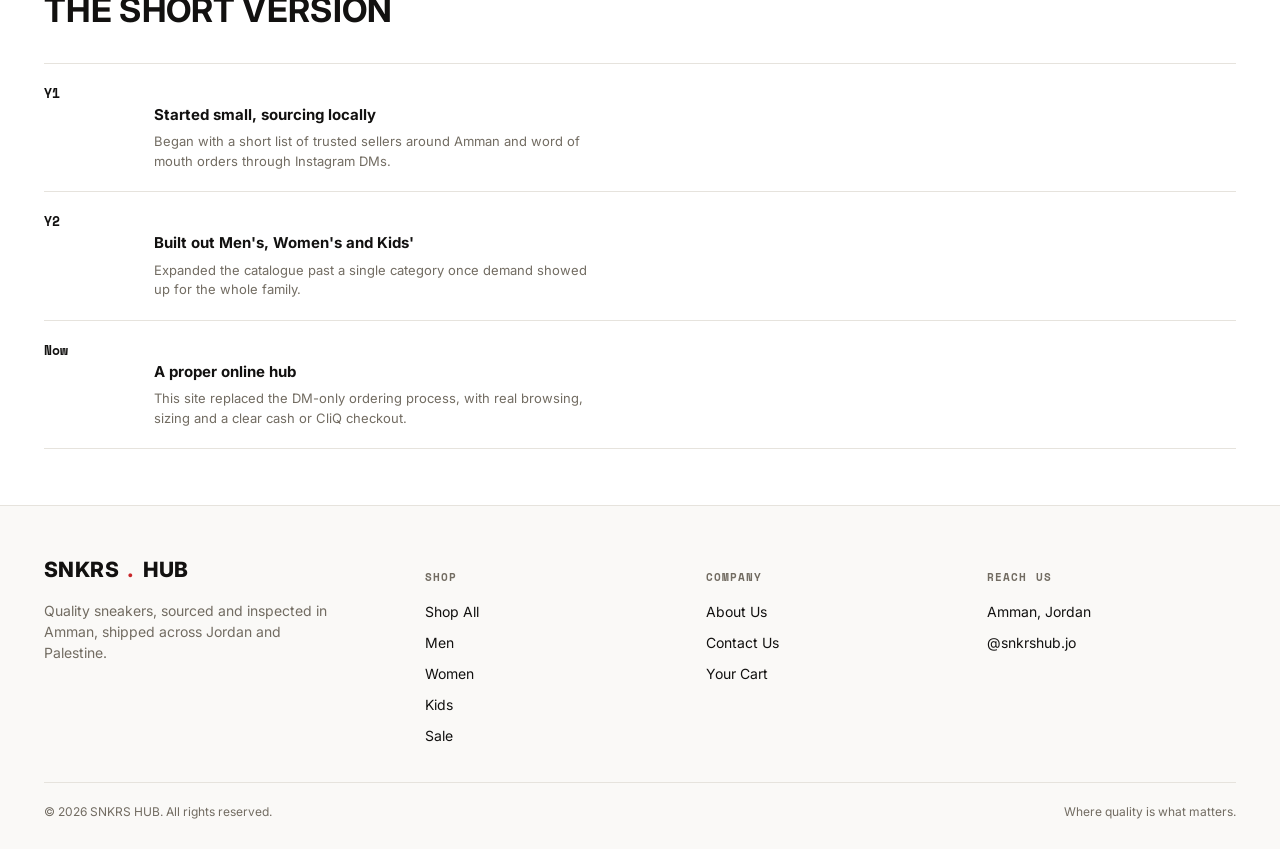
==== commit 30b34b93: "Add files via upload" ====
--- a/about.html
+++ b/about.html
@@ -30,6 +30,17 @@
     <div class="header-actions">
       <a href="cart.html" class="cart-link">Cart <span data-cart-count>0</span></a>
       <button class="nav-toggle" aria-label="Toggle menu">☰</button>
+    </div>
+  </div>
+  <div class="brand-strip">
+    <div class="brand-strip-track">
+      <a href="shop.html">All Sneakers</a>
+      <a href="shop.html?cat=men">Men</a>
+      <a href="shop.html?cat=women">Women</a>
+      <a href="shop.html?cat=kids">Kids</a>
+      <a href="shop.html?cat=sale">Sale</a>
+      <a href="about.html">About</a>
+      <a href="contact.html">Contact</a>
     </div>
   </div>
 </header>
--- a/css/style.css
+++ b/css/style.css
@@ -1,24 +1,23 @@
-/* SNKRS HUB — design tokens
-   Black  #0c0c0c   Charcoal #171717   White  #f6f4f0
-   Copper #c1652f   Gold #e8b84b   Green #2e8b57   Grey #928d84
-   Display: Anton  |  Body: Inter  |  Utility/price: Space Mono
+/* SNKRS HUB — Markaty-style light theme
+   White #ffffff   Black #111111   Line #e7e5e0   Grey #767066
+   Red (sale) #c8272a   Gold (accent, rare) #b08d3e
+   Display/Body: Inter  |  Utility/price: Space Mono
 */
 
 :root {
-  --black: #0c0c0c;
-  --black-soft: #151513;
-  --black-card: #1a1a18;
-  --charcoal: #201f1c;
-  --white: #f6f4f0;
-  --copper: #c1652f;
-  --copper-deep: #8f4720;
-  --gold: #e8b84b;
-  --green: #2e8b57;
-  --grey: #948f86;
-  --grey-dim: #625e56;
-  --line: #2c2b27;
+  --black: #121110;
+  --white: #ffffff;
+  --paper: #faf9f7;
+  --card: #ffffff;
+  --line: #e6e3dd;
+  --line-strong: #d3cfc6;
+  --grey: #726c62;
+  --grey-dim: #a49e93;
+  --red: #c8272a;
+  --gold: #a9822f;
+  --green: #2e7d4f;
   --radius: 2px;
-  --container: 1180px;
+  --container: 1240px;
 }
 
 * { box-sizing: border-box; }
@@ -27,16 +26,12 @@
 
 body {
   margin: 0;
-  background: var(--black);
-  color: var(--white);
+  background: var(--white);
+  color: var(--black);
   font-family: "Inter", sans-serif;
   font-size: 16px;
   line-height: 1.5;
   -webkit-font-smoothing: antialiased;
-  background-image:
-    radial-gradient(ellipse 900px 500px at 12% -10%, rgba(193, 101, 47, 0.08), transparent 60%),
-    radial-gradient(ellipse 700px 500px at 100% 10%, rgba(232, 184, 75, 0.05), transparent 60%);
-  background-attachment: fixed;
 }
 
 img { max-width: 100%; display: block; }
@@ -52,8 +47,8 @@
 }
 
 h1, h2, h3 {
-  font-family: "Anton", sans-serif;
-  font-weight: 400;
+  font-family: "Inter", sans-serif;
+  font-weight: 700;
   text-transform: uppercase;
   letter-spacing: 0.01em;
   margin: 0;
@@ -61,17 +56,17 @@
 
 .eyebrow {
   font-family: "Space Mono", monospace;
-  font-size: 12px;
-  letter-spacing: 0.18em;
-  text-transform: uppercase;
-  color: var(--copper);
+  font-size: 11px;
+  letter-spacing: 0.16em;
+  text-transform: uppercase;
+  color: var(--grey);
 }
 
 .mono { font-family: "Space Mono", monospace; }
 
 /* focus visibility */
 a:focus-visible, button:focus-visible, input:focus-visible, select:focus-visible, textarea:focus-visible {
-  outline: 2px solid var(--gold);
+  outline: 2px solid var(--black);
   outline-offset: 2px;
 }
 
@@ -85,14 +80,13 @@
   position: sticky;
   top: 0;
   z-index: 50;
-  background: rgba(12, 12, 12, 0.94);
-  backdrop-filter: blur(6px);
+  background: var(--white);
   border-bottom: 1px solid var(--line);
 }
 
 .info-bar {
   border-bottom: 1px solid var(--line);
-  background: var(--black-soft);
+  background: var(--black);
 }
 
 .info-bar-track {
@@ -106,9 +100,9 @@
   flex-wrap: wrap;
   font-family: "Space Mono", monospace;
   font-size: 11px;
-  letter-spacing: 0.14em;
-  text-transform: uppercase;
-  color: var(--grey);
+  letter-spacing: 0.12em;
+  text-transform: uppercase;
+  color: var(--white);
 }
 
 .info-bar-track span { white-space: nowrap; }
@@ -116,61 +110,64 @@
 .info-bar-track span::before {
   content: "";
   display: inline-block;
-  width: 5px;
-  height: 5px;
+  width: 4px;
+  height: 4px;
   border-radius: 50%;
-  background: var(--copper);
+  background: var(--white);
   margin-right: 9px;
   vertical-align: middle;
+  opacity: 0.6;
 }
 
 .header-bar {
   display: flex;
   align-items: center;
   justify-content: space-between;
-  padding: 18px 24px;
+  padding: 20px 24px;
   max-width: var(--container);
   margin: 0 auto;
   gap: 20px;
 }
 
 .logo {
-  font-family: "Anton", sans-serif;
-  font-size: 22px;
+  font-family: "Inter", sans-serif;
+  font-weight: 800;
+  font-size: 21px;
   letter-spacing: 0.02em;
   display: flex;
   align-items: center;
-  gap: 10px;
+  gap: 8px;
   white-space: nowrap;
-}
-
-.logo .dot { color: var(--copper); }
+  text-transform: uppercase;
+}
+
+.logo .dot { color: var(--red); }
 
 .main-nav {
   display: flex;
-  gap: 32px;
+  gap: 30px;
   flex: 1;
   justify-content: center;
-  font-size: 14px;
-  text-transform: uppercase;
-  letter-spacing: 0.06em;
+  font-size: 13px;
+  text-transform: uppercase;
+  letter-spacing: 0.07em;
+  font-weight: 600;
 }
 
 .main-nav a {
   padding: 6px 0;
   border-bottom: 2px solid transparent;
-  color: var(--white);
+  color: var(--black);
 }
 
 .main-nav a:hover, .main-nav a.active {
-  border-color: var(--copper);
-  color: var(--copper);
+  border-color: var(--black);
 }
 
 .header-actions {
   display: flex;
   align-items: center;
-  gap: 18px;
+  gap: 16px;
 }
 
 .cart-link {
@@ -178,19 +175,22 @@
   align-items: center;
   gap: 8px;
   font-family: "Space Mono", monospace;
-  font-size: 13px;
-  border: 1px solid var(--line);
+  font-size: 12px;
+  text-transform: uppercase;
+  letter-spacing: 0.06em;
+  border: 1px solid var(--black);
   padding: 8px 14px;
   border-radius: var(--radius);
-}
-
-.cart-link:hover { border-color: var(--gold); color: var(--gold); }
+  color: var(--black);
+}
+
+.cart-link:hover { background: var(--black); color: var(--white); }
 
 .nav-toggle {
   display: none;
   background: none;
   border: 1px solid var(--line);
-  color: var(--white);
+  color: var(--black);
   padding: 8px 10px;
   border-radius: var(--radius);
 }
@@ -205,18 +205,42 @@
     top: 100%;
     left: 0;
     right: 0;
-    background: var(--black-soft);
+    background: var(--white);
     padding: 16px 24px 24px;
     border-bottom: 1px solid var(--line);
   }
   .info-bar-track { gap: 16px; justify-content: flex-start; overflow-x: auto; }
 }
 
+/* ---------- brand strip (Markaty-style secondary nav) ---------- */
+
+.brand-strip {
+  border-bottom: 1px solid var(--line);
+  background: var(--paper);
+}
+
+.brand-strip-track {
+  max-width: var(--container);
+  margin: 0 auto;
+  padding: 12px 24px;
+  display: flex;
+  gap: 26px;
+  overflow-x: auto;
+  font-size: 12px;
+  text-transform: uppercase;
+  letter-spacing: 0.08em;
+  font-weight: 600;
+  color: var(--grey);
+}
+
+.brand-strip-track a:hover { color: var(--black); }
+.brand-strip-track a { white-space: nowrap; }
+
 /* ---------- hero ---------- */
 
 .hero {
   border-bottom: 1px solid var(--line);
-  padding: 72px 0 56px;
+  padding: 56px 0 48px;
 }
 
 .hero-grid {
@@ -227,51 +251,42 @@
 }
 
 .hero h1 {
-  font-size: clamp(48px, 7vw, 88px);
-  line-height: 0.96;
+  font-size: clamp(40px, 6vw, 72px);
+  line-height: 0.98;
   margin: 14px 0 20px;
 }
 
 .hero h1 em {
   font-style: normal;
-  color: var(--copper);
+  color: var(--red);
 }
 
 .hero p {
   max-width: 44ch;
   color: var(--grey);
-  font-size: 17px;
-  margin-bottom: 28px;
+  font-size: 16px;
+  margin-bottom: 26px;
 }
 
 .hero-stats {
   display: flex;
   gap: 32px;
-  margin-top: 36px;
-  padding-top: 24px;
+  margin-top: 32px;
+  padding-top: 22px;
   border-top: 1px solid var(--line);
 }
 
 .hero-stats div { font-family: "Space Mono", monospace; }
-.hero-stats strong { display: block; font-size: 22px; color: var(--gold); }
-.hero-stats span { font-size: 12px; color: var(--grey); text-transform: uppercase; letter-spacing: 0.08em; }
+.hero-stats strong { display: block; font-size: 20px; color: var(--black); }
+.hero-stats span { font-size: 11px; color: var(--grey); text-transform: uppercase; letter-spacing: 0.08em; }
 
 .hero-visual {
   position: relative;
-  background: var(--black-card);
+  background: var(--paper);
   border: 1px solid var(--line);
   border-radius: var(--radius);
   overflow: hidden;
   aspect-ratio: 4 / 5;
-}
-
-.hero-visual::before {
-  content: "";
-  position: absolute;
-  inset: 0;
-  background: linear-gradient(160deg, rgba(193, 101, 47, 0.16), transparent 55%);
-  z-index: 1;
-  pointer-events: none;
 }
 
 .hero-visual img {
@@ -282,10 +297,10 @@
 
 .hero-tag {
   position: absolute;
-  bottom: 18px;
-  left: 18px;
-  background: var(--white);
-  color: var(--black);
+  bottom: 16px;
+  left: 16px;
+  background: var(--black);
+  color: var(--white);
   padding: 10px 14px;
   border-radius: var(--radius);
   font-family: "Space Mono", monospace;
@@ -293,7 +308,7 @@
   z-index: 2;
 }
 
-.hero-tag strong { color: var(--copper-deep); }
+.hero-tag strong { color: var(--white); }
 
 /* ---------- buttons ---------- */
 
@@ -301,23 +316,23 @@
   display: inline-flex;
   align-items: center;
   gap: 8px;
-  padding: 14px 26px;
-  border-radius: var(--radius);
-  font-size: 14px;
-  text-transform: uppercase;
-  letter-spacing: 0.06em;
-  font-weight: 600;
+  padding: 13px 26px;
+  border-radius: var(--radius);
+  font-size: 13px;
+  text-transform: uppercase;
+  letter-spacing: 0.07em;
+  font-weight: 700;
   border: 1px solid transparent;
   transition: transform 0.15s ease, background 0.15s ease, border-color 0.15s ease, color 0.15s ease;
 }
 
 .btn:hover { transform: translateY(-2px); }
 
-.btn-primary { background: var(--copper); color: var(--white); }
-.btn-primary:hover { background: var(--copper-deep); }
-
-.btn-outline { border-color: var(--white); color: var(--white); }
-.btn-outline:hover { border-color: var(--gold); color: var(--gold); }
+.btn-primary { background: var(--black); color: var(--white); border-color: var(--black); }
+.btn-primary:hover { background: #000; }
+
+.btn-outline { border-color: var(--black); color: var(--black); }
+.btn-outline:hover { background: var(--black); color: var(--white); }
 
 .btn-block { width: 100%; justify-content: center; }
 
@@ -328,7 +343,7 @@
 /* ---------- section heads ---------- */
 
 .section {
-  padding: 64px 0;
+  padding: 56px 0;
   border-bottom: 1px solid var(--line);
 }
 
@@ -336,17 +351,17 @@
   display: flex;
   align-items: flex-end;
   justify-content: space-between;
-  margin-bottom: 32px;
+  margin-bottom: 28px;
   gap: 20px;
   flex-wrap: wrap;
 }
 
-.section-head h2 { font-size: clamp(28px, 4vw, 40px); }
+.section-head h2 { font-size: clamp(24px, 3.4vw, 34px); }
 
 .section-head .eyebrow { display: block; margin-bottom: 8px; }
 
-.section-link { font-size: 13px; text-transform: uppercase; letter-spacing: 0.08em; border-bottom: 1px solid var(--white); padding-bottom: 2px; }
-.section-link:hover { color: var(--gold); border-color: var(--gold); }
+.section-link { font-size: 12px; text-transform: uppercase; letter-spacing: 0.08em; border-bottom: 1px solid var(--black); padding-bottom: 2px; font-weight: 600; }
+.section-link:hover { color: var(--grey); }
 
 /* ---------- category strip ---------- */
 
@@ -359,25 +374,52 @@
 .cat-card {
   position: relative;
   border: 1px solid var(--line);
-  padding: 26px 18px;
-  border-radius: var(--radius);
-  background: var(--black-card);
-  min-height: 120px;
+  padding: 24px 18px;
+  border-radius: var(--radius);
+  background: var(--paper);
+  min-height: 110px;
   display: flex;
   flex-direction: column;
   justify-content: space-between;
   transition: border-color 0.15s ease, transform 0.15s ease;
 }
 
-.cat-card:hover { border-color: var(--copper); transform: translateY(-3px); }
-
-.cat-card .name { font-family: "Anton", sans-serif; font-size: 20px; text-transform: uppercase; }
-.cat-card .count { font-family: "Space Mono", monospace; font-size: 12px; color: var(--grey); }
+.cat-card:hover { border-color: var(--black); transform: translateY(-3px); }
+
+.cat-card .name { font-family: "Inter", sans-serif; font-weight: 700; font-size: 18px; text-transform: uppercase; }
+.cat-card .count { font-family: "Space Mono", monospace; font-size: 11px; color: var(--grey); }
 
 @media (max-width: 760px) {
   .cat-strip { grid-template-columns: repeat(2, 1fr); }
 }
 
+/* ---------- brand logo grid (Shop By Brand) ---------- */
+
+.brand-grid {
+  display: grid;
+  grid-template-columns: repeat(4, 1fr);
+  gap: 16px;
+}
+
+.brand-tile {
+  border: 1px solid var(--line);
+  border-radius: var(--radius);
+  padding: 22px 16px;
+  text-align: center;
+  background: var(--paper);
+  font-weight: 700;
+  text-transform: uppercase;
+  letter-spacing: 0.04em;
+  font-size: 14px;
+  transition: border-color 0.15s ease, transform 0.15s ease;
+}
+
+.brand-tile:hover { border-color: var(--black); transform: translateY(-3px); }
+
+@media (max-width: 760px) {
+  .brand-grid { grid-template-columns: repeat(2, 1fr); }
+}
+
 /* ---------- trust / why-us strip ---------- */
 
 .trust-strip {
@@ -388,32 +430,49 @@
 
 .trust-card {
   border: 1px solid var(--line);
-  background: var(--black-card);
-  border-radius: var(--radius);
-  padding: 24px;
+  background: var(--paper);
+  border-radius: var(--radius);
+  padding: 22px;
   display: flex;
   gap: 16px;
   align-items: flex-start;
 }
 
-.trust-card svg { flex-shrink: 0; width: 30px; height: 30px; color: var(--copper); }
-.trust-card h3 { font-size: 15px; margin-bottom: 6px; }
+.trust-card svg { flex-shrink: 0; width: 28px; height: 28px; color: var(--black); }
+.trust-card h3 { font-size: 14px; margin-bottom: 6px; }
 .trust-card p { color: var(--grey); font-size: 13px; margin: 0; line-height: 1.5; }
 
 @media (max-width: 760px) {
   .trust-strip { grid-template-columns: 1fr; }
 }
 
+/* ---------- banner (full width image strip) ---------- */
+
+.banner {
+  position: relative;
+  border-bottom: 1px solid var(--line);
+  overflow: hidden;
+  background: var(--black);
+  color: var(--white);
+  text-align: center;
+  padding: 64px 24px;
+}
+
+.banner h2 { font-size: clamp(26px, 4vw, 42px); margin-bottom: 12px; }
+.banner p { color: #cfcac0; margin-bottom: 22px; }
+.banner .btn-outline { border-color: var(--white); color: var(--white); }
+.banner .btn-outline:hover { background: var(--white); color: var(--black); }
+
 /* ---------- product grid ---------- */
 
 .product-grid {
   display: grid;
-  grid-template-columns: repeat(auto-fill, minmax(240px, 1fr));
-  gap: 22px;
+  grid-template-columns: repeat(auto-fill, minmax(230px, 1fr));
+  gap: 20px;
 }
 
 .product-card {
-  background: var(--black-card);
+  background: var(--card);
   border: 1px solid var(--line);
   border-radius: var(--radius);
   overflow: hidden;
@@ -422,13 +481,13 @@
   transition: border-color 0.15s ease, transform 0.15s ease;
 }
 
-.product-card:hover { border-color: var(--gold); transform: translateY(-3px); }
+.product-card:hover { border-color: var(--black); transform: translateY(-3px); }
 
 .product-media {
   position: relative;
   aspect-ratio: 1 / 1;
   overflow: hidden;
-  background: #101010;
+  background: var(--paper);
 }
 
 .product-media img {
@@ -446,45 +505,46 @@
   left: 12px;
   padding: 5px 10px;
   font-family: "Space Mono", monospace;
-  font-size: 11px;
+  font-size: 10px;
   text-transform: uppercase;
   letter-spacing: 0.08em;
   border-radius: var(--radius);
-  background: var(--copper);
+  background: var(--black);
   color: var(--white);
 }
 
-.product-badge.sale { background: var(--gold); color: var(--black); }
+.product-badge.sale { background: var(--red); color: var(--white); }
 .product-badge.restock { background: var(--green); color: var(--white); }
 
-.product-info { padding: 16px 16px 18px; display: flex; flex-direction: column; gap: 8px; flex: 1; }
-
-.product-info .cat { font-family: "Space Mono", monospace; font-size: 11px; color: var(--grey); text-transform: uppercase; letter-spacing: 0.08em; }
-
-.product-info h3 { font-size: 18px; }
-
-.price-row { display: flex; align-items: center; gap: 10px; margin-top: auto; padding-top: 6px; }
+.product-info { padding: 14px 14px 16px; display: flex; flex-direction: column; gap: 6px; flex: 1; }
+
+.product-info .cat { font-family: "Space Mono", monospace; font-size: 10px; color: var(--grey); text-transform: uppercase; letter-spacing: 0.08em; }
+
+.product-info h3 { font-size: 15px; text-transform: none; font-weight: 600; letter-spacing: 0; }
+
+.price-row { display: flex; align-items: center; gap: 10px; margin-top: auto; padding-top: 4px; }
 
 .price {
   font-family: "Space Mono", monospace;
-  font-size: 16px;
-  color: var(--gold);
+  font-size: 14px;
+  color: var(--black);
+  font-weight: 700;
 }
 
 .price-strike {
   font-family: "Space Mono", monospace;
-  font-size: 13px;
-  color: var(--grey);
+  font-size: 12px;
+  color: var(--grey-dim);
   text-decoration: line-through;
 }
 
-.swatch-row { display: flex; gap: 6px; margin-top: 4px; }
+.swatch-row { display: flex; gap: 6px; margin-top: 2px; }
 
 .swatch-dot {
-  width: 16px;
-  height: 16px;
+  width: 15px;
+  height: 15px;
   border-radius: 50%;
-  border: 1px solid var(--line);
+  border: 1px solid var(--line-strong);
 }
 
 /* ---------- filter bar ---------- */
@@ -493,21 +553,22 @@
   display: flex;
   gap: 10px;
   flex-wrap: wrap;
-  margin-bottom: 30px;
+  margin-bottom: 28px;
 }
 
 .filter-chip {
-  border: 1px solid var(--line);
+  border: 1px solid var(--line-strong);
   padding: 9px 18px;
   border-radius: 999px;
-  font-size: 13px;
+  font-size: 12px;
   text-transform: uppercase;
   letter-spacing: 0.06em;
   background: transparent;
-  color: var(--white);
-}
-
-.filter-chip.active, .filter-chip:hover { border-color: var(--copper); color: var(--copper); }
+  color: var(--black);
+  font-weight: 600;
+}
+
+.filter-chip.active, .filter-chip:hover { border-color: var(--black); background: var(--black); color: var(--white); }
 
 /* ---------- product detail ---------- */
 
@@ -515,7 +576,7 @@
   display: grid;
   grid-template-columns: 1fr 1fr;
   gap: 56px;
-  padding: 56px 0;
+  padding: 48px 0;
 }
 
 .gallery-main {
@@ -523,7 +584,7 @@
   border-radius: var(--radius);
   overflow: hidden;
   border: 1px solid var(--line);
-  background: var(--black-card);
+  background: var(--paper);
   margin-bottom: 12px;
 }
 
@@ -532,8 +593,8 @@
 .gallery-thumbs { display: flex; gap: 10px; }
 
 .gallery-thumbs button {
-  width: 72px;
-  height: 72px;
+  width: 70px;
+  height: 70px;
   border-radius: var(--radius);
   overflow: hidden;
   border: 1px solid var(--line);
@@ -541,22 +602,22 @@
   background: none;
 }
 
-.gallery-thumbs button.active { border-color: var(--gold); }
+.gallery-thumbs button.active { border-color: var(--black); }
 .gallery-thumbs img { width: 100%; height: 100%; object-fit: cover; }
 
 .detail-eyebrow { margin-bottom: 10px; }
 
-.product-detail h1 { font-size: clamp(30px, 4vw, 44px); margin-bottom: 12px; }
-
-.detail-price { font-family: "Space Mono", monospace; font-size: 22px; color: var(--gold); margin-bottom: 20px; display: flex; align-items: center; gap: 12px; }
-
-.detail-desc { color: var(--grey); margin-bottom: 28px; max-width: 46ch; }
-
-.option-block { margin-bottom: 26px; }
+.product-detail h1 { font-size: clamp(26px, 3.6vw, 38px); margin-bottom: 12px; }
+
+.detail-price { font-family: "Space Mono", monospace; font-size: 20px; color: var(--black); margin-bottom: 20px; display: flex; align-items: center; gap: 12px; font-weight: 700; }
+
+.detail-desc { color: var(--grey); margin-bottom: 26px; max-width: 46ch; }
+
+.option-block { margin-bottom: 24px; }
 
 .option-label {
   font-family: "Space Mono", monospace;
-  font-size: 12px;
+  font-size: 11px;
   text-transform: uppercase;
   letter-spacing: 0.1em;
   color: var(--grey);
@@ -568,47 +629,48 @@
 .color-options { display: flex; gap: 10px; flex-wrap: wrap; }
 
 .color-swatch {
-  width: 38px;
-  height: 38px;
+  width: 36px;
+  height: 36px;
   border-radius: 50%;
-  border: 2px solid var(--line);
+  border: 2px solid var(--line-strong);
   padding: 0;
 }
 
-.color-swatch.active { border-color: var(--gold); }
+.color-swatch.active { border-color: var(--black); }
 
 .size-options { display: flex; gap: 8px; flex-wrap: wrap; }
 
 .size-chip {
-  border: 1px solid var(--line);
-  min-width: 48px;
+  border: 1px solid var(--line-strong);
+  min-width: 46px;
   padding: 10px 6px;
   text-align: center;
   border-radius: var(--radius);
   background: transparent;
-  color: var(--white);
-  font-family: "Space Mono", monospace;
-}
-
-.size-chip.active { border-color: var(--copper); color: var(--copper); }
+  color: var(--black);
+  font-family: "Space Mono", monospace;
+  font-size: 13px;
+}
+
+.size-chip.active { border-color: var(--black); background: var(--black); color: var(--white); }
 
 .qty-row { display: flex; align-items: center; gap: 14px; margin-bottom: 24px; }
 
-.qty-control { display: flex; align-items: center; border: 1px solid var(--line); border-radius: var(--radius); }
-.qty-control button { background: none; border: none; color: var(--white); width: 38px; height: 38px; font-size: 16px; }
-.qty-control span { min-width: 34px; text-align: center; font-family: "Space Mono", monospace; }
-
-.detail-actions { display: flex; gap: 12px; margin-bottom: 30px; flex-wrap: wrap; }
+.qty-control { display: flex; align-items: center; border: 1px solid var(--line-strong); border-radius: var(--radius); }
+.qty-control button { background: none; border: none; color: var(--black); width: 36px; height: 36px; font-size: 15px; }
+.qty-control span { min-width: 32px; text-align: center; font-family: "Space Mono", monospace; }
+
+.detail-actions { display: flex; gap: 12px; margin-bottom: 28px; flex-wrap: wrap; }
 
 .detail-note { font-size: 13px; color: var(--grey); border-top: 1px solid var(--line); padding-top: 18px; }
-.detail-note strong { color: var(--white); }
+.detail-note strong { color: var(--black); }
 
 /* ---------- ticket / price tag signature ---------- */
 
 .ticket {
   position: relative;
-  background: var(--black-card);
-  border: 1px dashed var(--line);
+  background: var(--paper);
+  border: 1px dashed var(--line-strong);
   border-radius: var(--radius);
   padding: 22px 24px;
   display: flex;
@@ -622,7 +684,8 @@
   position: absolute;
   width: 16px;
   height: 16px;
-  background: var(--black);
+  background: var(--white);
+  border: 1px solid var(--line);
   border-radius: 50%;
   top: 50%;
   transform: translateY(-50%);
@@ -634,10 +697,10 @@
 /* ---------- about page ---------- */
 
 .about-hero {
-  padding: 64px 0 8px;
-}
-
-.about-hero p { color: var(--grey); max-width: 60ch; font-size: 17px; margin-top: 16px; }
+  padding: 56px 0 8px;
+}
+
+.about-hero p { color: var(--grey); max-width: 60ch; font-size: 16px; margin-top: 16px; }
 
 .story-grid {
   display: grid;
@@ -664,21 +727,21 @@
 
 .value-card {
   border: 1px solid var(--line);
-  background: var(--black-card);
-  border-radius: var(--radius);
-  padding: 26px;
+  background: var(--paper);
+  border-radius: var(--radius);
+  padding: 24px;
 }
 
 .value-card .num {
   font-family: "Space Mono", monospace;
-  color: var(--copper);
-  font-size: 13px;
+  color: var(--black);
+  font-size: 12px;
   display: block;
   margin-bottom: 12px;
 }
 
-.value-card h3 { font-size: 18px; margin-bottom: 8px; }
-.value-card p { color: var(--grey); font-size: 14px; margin: 0; line-height: 1.6; }
+.value-card h3 { font-size: 16px; margin-bottom: 8px; }
+.value-card p { color: var(--grey); font-size: 13px; margin: 0; line-height: 1.6; }
 
 .timeline {
   display: flex;
@@ -690,15 +753,15 @@
   display: grid;
   grid-template-columns: 90px 1fr;
   gap: 20px;
-  padding: 22px 0;
+  padding: 20px 0;
   border-top: 1px solid var(--line);
 }
 
 .timeline-row:last-child { border-bottom: 1px solid var(--line); }
 
-.timeline-row .year { font-family: "Space Mono", monospace; color: var(--gold); font-size: 14px; }
-.timeline-row h4 { font-size: 16px; margin-bottom: 6px; }
-.timeline-row p { color: var(--grey); font-size: 14px; margin: 0; max-width: 55ch; }
+.timeline-row .year { font-family: "Space Mono", monospace; color: var(--black); font-size: 13px; font-weight: 700; }
+.timeline-row h4 { font-size: 15px; margin-bottom: 6px; }
+.timeline-row p { color: var(--grey); font-size: 13px; margin: 0; max-width: 55ch; }
 
 @media (max-width: 900px) {
   .story-grid { grid-template-columns: 1fr; }
@@ -711,7 +774,7 @@
   display: grid;
   grid-template-columns: 1fr 1fr;
   gap: 48px;
-  padding: 56px 0;
+  padding: 48px 0;
   align-items: start;
 }
 
@@ -722,21 +785,21 @@
   gap: 16px;
   align-items: flex-start;
   border: 1px solid var(--line);
-  background: var(--black-card);
+  background: var(--paper);
   border-radius: var(--radius);
   padding: 18px;
 }
 
-.contact-info-item svg { flex-shrink: 0; width: 24px; height: 24px; color: var(--copper); margin-top: 2px; }
-.contact-info-item strong { display: block; font-size: 14px; margin-bottom: 3px; }
-.contact-info-item span, .contact-info-item a { color: var(--grey); font-size: 14px; }
-.contact-info-item a:hover { color: var(--gold); }
+.contact-info-item svg { flex-shrink: 0; width: 22px; height: 22px; color: var(--black); margin-top: 2px; }
+.contact-info-item strong { display: block; font-size: 13px; margin-bottom: 3px; }
+.contact-info-item span, .contact-info-item a { color: var(--grey); font-size: 13px; }
+.contact-info-item a:hover { color: var(--black); }
 
 .contact-form {
   border: 1px solid var(--line);
-  background: var(--black-card);
-  border-radius: var(--radius);
-  padding: 30px;
+  background: var(--paper);
+  border-radius: var(--radius);
+  padding: 28px;
 }
 
 .form-row-2 { display: grid; grid-template-columns: 1fr 1fr; gap: 16px; }
@@ -745,11 +808,11 @@
 
 .faq-item { border-top: 1px solid var(--line); padding: 20px 0; }
 .faq-item:last-child { border-bottom: 1px solid var(--line); }
-.faq-item summary { cursor: pointer; font-size: 15px; font-weight: 600; list-style: none; display: flex; justify-content: space-between; align-items: center; }
+.faq-item summary { cursor: pointer; font-size: 14px; font-weight: 600; list-style: none; display: flex; justify-content: space-between; align-items: center; }
 .faq-item summary::-webkit-details-marker { display: none; }
-.faq-item summary::after { content: "+"; font-family: "Space Mono", monospace; color: var(--copper); font-size: 20px; }
+.faq-item summary::after { content: "+"; font-family: "Space Mono", monospace; color: var(--black); font-size: 18px; }
 .faq-item[open] summary::after { content: "\2212"; }
-.faq-item p { color: var(--grey); font-size: 14px; margin: 14px 0 0; max-width: 60ch; line-height: 1.6; }
+.faq-item p { color: var(--grey); font-size: 13px; margin: 14px 0 0; max-width: 60ch; line-height: 1.6; }
 
 @media (max-width: 900px) {
   .contact-grid { grid-template-columns: 1fr; }
@@ -762,7 +825,7 @@
   display: grid;
   grid-template-columns: 1.6fr 1fr;
   gap: 40px;
-  padding: 56px 0;
+  padding: 48px 0;
   align-items: start;
 }
 
@@ -777,27 +840,27 @@
 
 .cart-line img { width: 84px; height: 84px; object-fit: cover; border-radius: var(--radius); border: 1px solid var(--line); }
 
-.cart-line h4 { font-size: 16px; margin-bottom: 4px; }
+.cart-line h4 { font-size: 15px; margin-bottom: 4px; text-transform: none; }
 
 .cart-line .meta { font-family: "Space Mono", monospace; font-size: 12px; color: var(--grey); margin-bottom: 8px; }
 
 .cart-line-actions { display: flex; align-items: center; gap: 14px; }
 
-.remove-link { font-size: 12px; text-transform: uppercase; letter-spacing: 0.06em; color: var(--copper); border-bottom: 1px solid transparent; }
-.remove-link:hover { border-color: var(--copper); }
+.remove-link { font-size: 12px; text-transform: uppercase; letter-spacing: 0.06em; color: var(--red); border-bottom: 1px solid transparent; }
+.remove-link:hover { border-color: var(--red); }
 
 .summary-box {
-  background: var(--black-card);
+  background: var(--paper);
   border: 1px solid var(--line);
   border-radius: var(--radius);
   padding: 26px;
 }
 
 .summary-row { display: flex; justify-content: space-between; margin-bottom: 12px; font-size: 14px; }
-.summary-row.total { font-family: "Space Mono", monospace; font-size: 20px; color: var(--gold); border-top: 1px solid var(--line); padding-top: 16px; margin-top: 16px; }
+.summary-row.total { font-family: "Space Mono", monospace; font-size: 19px; color: var(--black); font-weight: 700; border-top: 1px solid var(--line); padding-top: 16px; margin-top: 16px; }
 
 .empty-state { text-align: center; padding: 80px 24px; color: var(--grey); }
-.empty-state h2 { margin-bottom: 12px; color: var(--white); }
+.empty-state h2 { margin-bottom: 12px; color: var(--black); }
 
 /* ---------- checkout ---------- */
 
@@ -805,7 +868,7 @@
   display: grid;
   grid-template-columns: 1.3fr 1fr;
   gap: 44px;
-  padding: 56px 0;
+  padding: 48px 0;
   align-items: start;
 }
 
@@ -814,7 +877,7 @@
 .form-group label {
   display: block;
   font-family: "Space Mono", monospace;
-  font-size: 12px;
+  font-size: 11px;
   text-transform: uppercase;
   letter-spacing: 0.08em;
   color: var(--grey);
@@ -823,16 +886,16 @@
 
 .form-group input, .form-group textarea {
   width: 100%;
-  background: var(--charcoal);
-  border: 1px solid var(--line);
-  border-radius: var(--radius);
-  color: var(--white);
+  background: var(--white);
+  border: 1px solid var(--line-strong);
+  border-radius: var(--radius);
+  color: var(--black);
   padding: 13px 14px;
   font-family: "Inter", sans-serif;
   font-size: 15px;
 }
 
-.form-group input:focus, .form-group textarea:focus { border-color: var(--copper); }
+.form-group input:focus, .form-group textarea:focus { border-color: var(--black); }
 
 .form-group textarea { min-height: 96px; resize: vertical; }
 
@@ -842,22 +905,22 @@
   display: flex;
   align-items: flex-start;
   gap: 12px;
-  border: 1px solid var(--line);
+  border: 1px solid var(--line-strong);
   border-radius: var(--radius);
   padding: 16px;
   cursor: pointer;
 }
 
-.pay-option.active { border-color: var(--gold); background: rgba(232, 184, 75, 0.06); }
+.pay-option.active { border-color: var(--black); background: var(--paper); }
 
 .pay-option input { margin-top: 3px; }
 
-.pay-option strong { display: block; font-size: 15px; margin-bottom: 3px; }
+.pay-option strong { display: block; font-size: 14px; margin-bottom: 3px; }
 .pay-option span { font-size: 13px; color: var(--grey); }
 
 .confirm-panel {
   border: 1px solid var(--green);
-  background: rgba(46, 139, 87, 0.08);
+  background: rgba(46, 125, 79, 0.06);
   border-radius: var(--radius);
   padding: 26px;
   margin-top: 24px;
@@ -873,7 +936,8 @@
 
 .site-footer {
   padding: 48px 0 28px;
-  background: var(--black-soft);
+  background: var(--paper);
+  border-top: 1px solid var(--line);
 }
 
 .footer-grid {
@@ -885,7 +949,7 @@
 
 .footer-grid h4 {
   font-family: "Space Mono", monospace;
-  font-size: 12px;
+  font-size: 11px;
   text-transform: uppercase;
   letter-spacing: 0.1em;
   color: var(--grey);
@@ -893,7 +957,7 @@
 }
 
 .footer-grid ul { list-style: none; padding: 0; margin: 0; display: flex; flex-direction: column; gap: 10px; font-size: 14px; }
-.footer-grid ul a:hover { color: var(--copper); }
+.footer-grid ul a:hover { color: var(--red); }
 
 .footer-bottom {
   border-top: 1px solid var(--line);
@@ -910,6 +974,7 @@
   .hero-grid, .product-detail, .cart-layout, .checkout-layout, .contact-grid { grid-template-columns: 1fr; }
   .footer-grid { grid-template-columns: 1fr 1fr; }
   .cat-strip { grid-template-columns: repeat(2, 1fr); }
+  .brand-grid { grid-template-columns: repeat(2, 1fr); }
 }
 
 @media (max-width: 560px) {
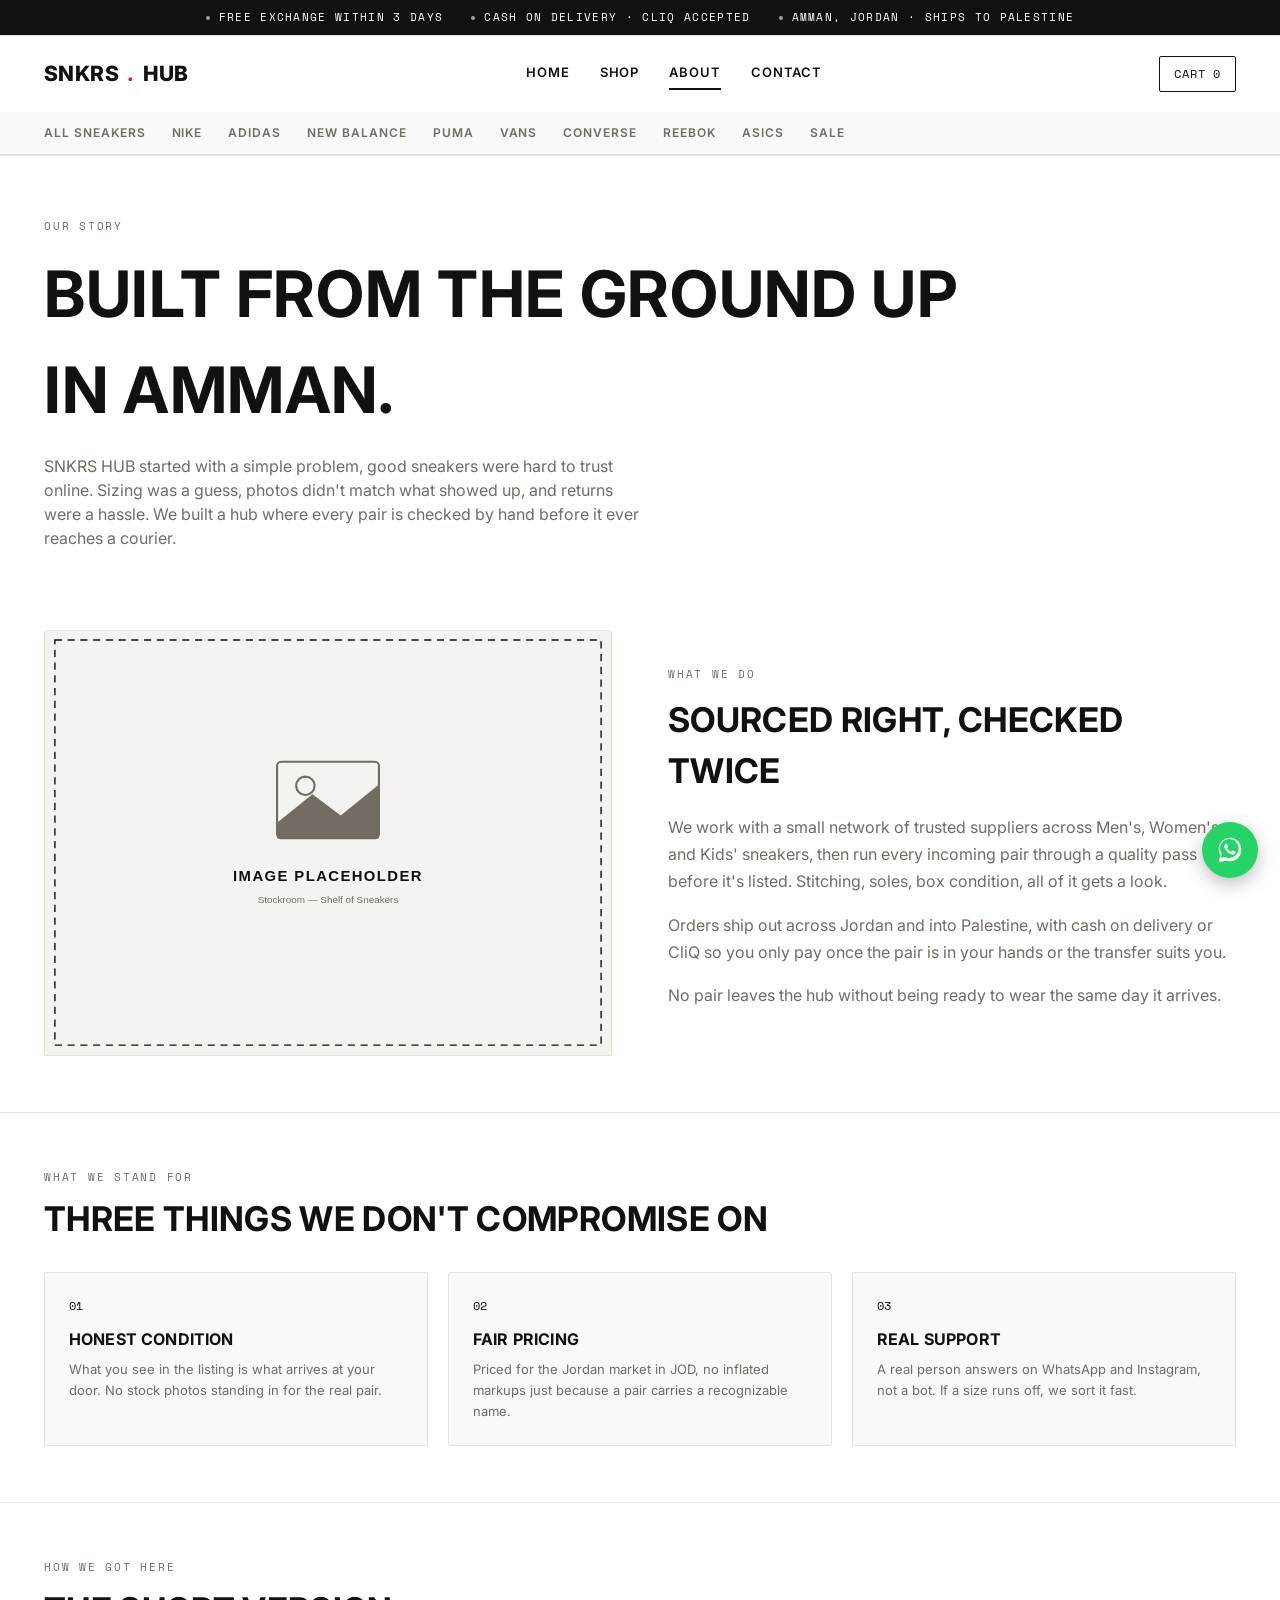
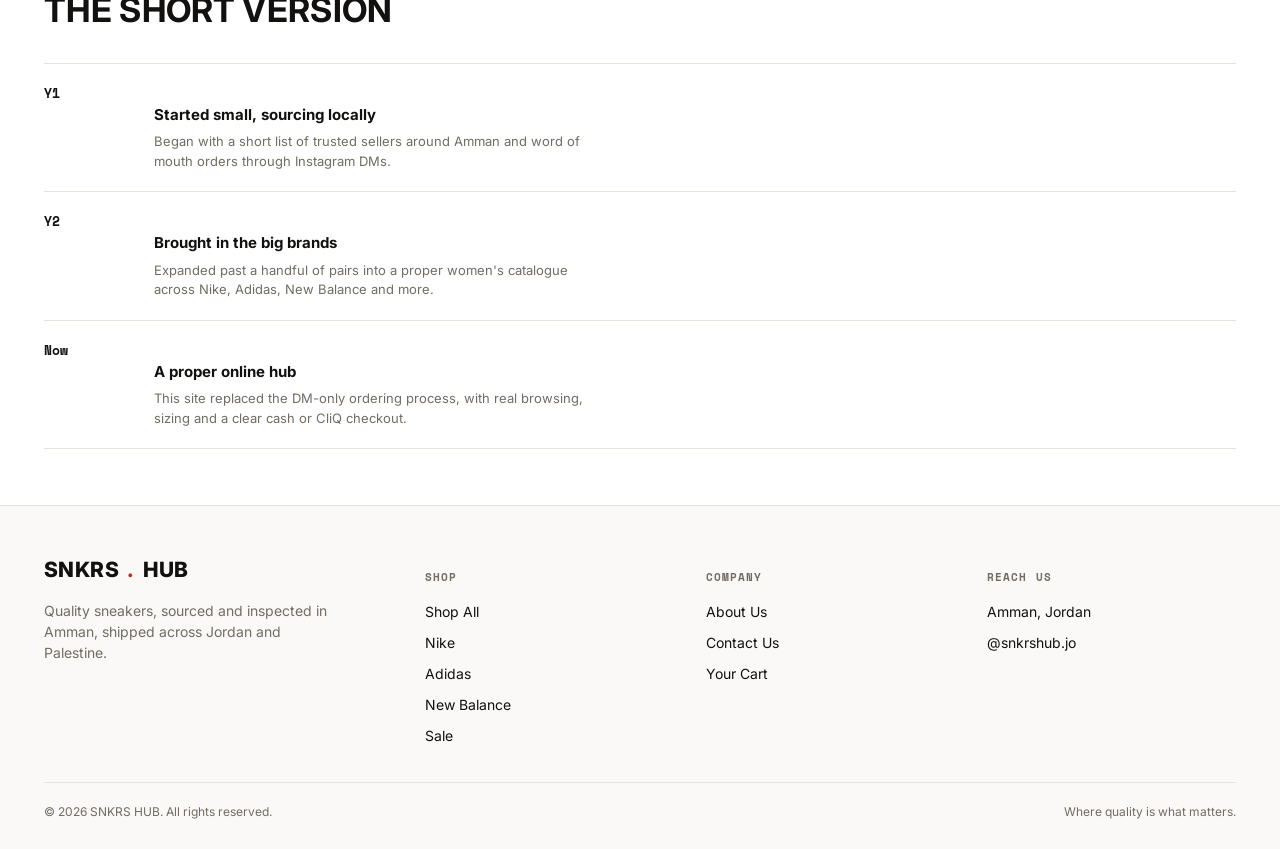
==== commit f933ddbc: "Add files via upload" ====
--- a/about.html
+++ b/about.html
@@ -4,7 +4,7 @@
 <meta charset="UTF-8">
 <meta name="viewport" content="width=device-width, initial-scale=1.0">
 <title>About Us — SNKRS HUB</title>
-<meta name="description" content="SNKRS HUB is an Amman based sneaker hub sourcing and inspecting quality shoes for men, women and kids, shipped across Jordan and Palestine.">
+<meta name="description" content="SNKRS HUB is an Amman based sneaker hub sourcing and inspecting quality women's shoes from top brands, shipped across Jordan and Palestine.">
 <link rel="preconnect" href="https://fonts.googleapis.com">
 <link href="https://fonts.googleapis.com/css2?family=Anton&family=Inter:wght@400;500;600;700&family=Space+Mono:wght@400;700&display=swap" rel="stylesheet">
 <link rel="stylesheet" href="css/style.css">
@@ -35,12 +35,15 @@
   <div class="brand-strip">
     <div class="brand-strip-track">
       <a href="shop.html">All Sneakers</a>
-      <a href="shop.html?cat=men">Men</a>
-      <a href="shop.html?cat=women">Women</a>
-      <a href="shop.html?cat=kids">Kids</a>
+      <a href="shop.html?brand=nike">Nike</a>
+      <a href="shop.html?brand=adidas">Adidas</a>
+      <a href="shop.html?brand=new-balance">New Balance</a>
+      <a href="shop.html?brand=puma">Puma</a>
+      <a href="shop.html?brand=vans">Vans</a>
+      <a href="shop.html?brand=converse">Converse</a>
+      <a href="shop.html?brand=reebok">Reebok</a>
+      <a href="shop.html?brand=asics">ASICS</a>
       <a href="shop.html?cat=sale">Sale</a>
-      <a href="about.html">About</a>
-      <a href="contact.html">Contact</a>
     </div>
   </div>
 </header>
@@ -115,8 +118,8 @@
         <div class="timeline-row">
           <span class="year mono">Y2</span>
           <div>
-            <h4>Built out Men's, Women's and Kids'</h4>
-            <p>Expanded the catalogue past a single category once demand showed up for the whole family.</p>
+            <h4>Brought in the big brands</h4>
+            <p>Expanded past a handful of pairs into a proper women's catalogue across Nike, Adidas, New Balance and more.</p>
           </div>
         </div>
         <div class="timeline-row">
@@ -143,9 +146,9 @@
         <h4>Shop</h4>
         <ul>
           <li><a href="shop.html">Shop All</a></li>
-          <li><a href="shop.html?cat=men">Men</a></li>
-          <li><a href="shop.html?cat=women">Women</a></li>
-          <li><a href="shop.html?cat=kids">Kids</a></li>
+          <li><a href="shop.html?brand=nike">Nike</a></li>
+          <li><a href="shop.html?brand=adidas">Adidas</a></li>
+          <li><a href="shop.html?brand=new-balance">New Balance</a></li>
           <li><a href="shop.html?cat=sale">Sale</a></li>
         </ul>
       </div>
@@ -178,5 +181,9 @@
 <script>
   document.getElementById("story-img").src = placeholderImage("Stockroom — Shelf of Sneakers", "4:3");
 </script>
+
+<a href="https://wa.me/962790000000?text=Hi%20SNKRS%20HUB%2C%20I%20have%20a%20question" class="whatsapp-float" target="_blank" rel="noopener" aria-label="Chat with us on WhatsApp">
+  <svg viewBox="0 0 32 32" fill="currentColor" width="30" height="30"><path d="M16.02 3C9.4 3 4 8.4 4 15.02c0 2.35.66 4.55 1.8 6.43L4 29l7.73-1.75a12 12 0 0 0 4.29.79h.01c6.62 0 12.02-5.4 12.02-12.02C28.05 8.4 22.65 3 16.02 3zm0 21.94h-.01a9.9 9.9 0 0 1-5.05-1.38l-.36-.21-4.59 1.04 1.05-4.47-.24-.37a9.9 9.9 0 0 1-1.53-5.29c0-5.5 4.48-9.98 9.98-9.98 2.67 0 5.17 1.04 7.06 2.93a9.9 9.9 0 0 1 2.92 7.06c0 5.5-4.48 9.98-9.98 9.98zm5.48-7.48c-.3-.15-1.77-.87-2.05-.97-.28-.1-.48-.15-.68.15-.2.3-.78.97-.96 1.17-.18.2-.35.22-.65.07-.3-.15-1.27-.47-2.42-1.5-.9-.8-1.5-1.79-1.68-2.09-.18-.3-.02-.46.13-.61.14-.14.3-.35.45-.53.15-.18.2-.3.3-.5.1-.2.05-.38-.02-.53-.07-.15-.68-1.63-.93-2.24-.24-.58-.49-.5-.68-.51h-.58c-.2 0-.53.07-.8.38-.28.3-1.05 1.02-1.05 2.5s1.08 2.9 1.23 3.1c.15.2 2.13 3.25 5.16 4.56.72.31 1.28.5 1.72.64.72.23 1.38.2 1.9.12.58-.09 1.77-.72 2.02-1.42.25-.7.25-1.3.18-1.42-.07-.12-.27-.2-.57-.35z"/></svg>
+</a>
 </body>
 </html>
--- a/css/style.css
+++ b/css/style.css
@@ -982,3 +982,137 @@
   .cart-line { grid-template-columns: 64px 1fr; }
   .cart-line-actions { grid-column: 1 / -1; justify-content: space-between; margin-top: 10px; }
 }
+
+/* ---------- floating whatsapp ---------- */
+
+.whatsapp-float {
+  position: fixed;
+  bottom: 22px;
+  right: 22px;
+  width: 56px;
+  height: 56px;
+  border-radius: 50%;
+  background: #25d366;
+  color: #ffffff;
+  display: flex;
+  align-items: center;
+  justify-content: center;
+  box-shadow: 0 6px 18px rgba(0, 0, 0, 0.25);
+  z-index: 100;
+  transition: transform 0.15s ease;
+}
+
+.whatsapp-float:hover { transform: scale(1.07); }
+
+@media (max-width: 560px) {
+  .whatsapp-float { width: 50px; height: 50px; bottom: 16px; right: 16px; }
+}
+
+/* ---------- hero slider (full width scrollable banner) ---------- */
+
+.hero-slider {
+  position: relative;
+  width: 100%;
+  aspect-ratio: 16 / 7;
+  min-height: 320px;
+  overflow: hidden;
+  background: var(--paper);
+  border-bottom: 1px solid var(--line);
+}
+
+.hero-slides {
+  display: flex;
+  height: 100%;
+  overflow-x: auto;
+  scroll-snap-type: x mandatory;
+  scroll-behavior: smooth;
+  -webkit-overflow-scrolling: touch;
+}
+
+.hero-slides::-webkit-scrollbar { display: none; }
+
+.hero-slide {
+  flex: 0 0 100%;
+  scroll-snap-align: start;
+  height: 100%;
+}
+
+.hero-slide img {
+  width: 100%;
+  height: 100%;
+  object-fit: cover;
+}
+
+.hero-slider-caption {
+  position: absolute;
+  left: 6%;
+  bottom: 40px;
+  z-index: 5;
+  color: var(--white);
+  text-shadow: 0 2px 14px rgba(0, 0, 0, 0.45);
+}
+
+.hero-slider-caption h1 {
+  font-size: clamp(34px, 5.6vw, 62px);
+  line-height: 0.98;
+  margin: 12px 0 18px;
+  color: var(--white);
+}
+
+.hero-slider-caption h1 em { font-style: normal; color: var(--red); }
+
+.hero-slider::after {
+  content: "";
+  position: absolute;
+  inset: 0;
+  background: linear-gradient(0deg, rgba(0, 0, 0, 0.45), rgba(0, 0, 0, 0) 55%);
+  pointer-events: none;
+  z-index: 2;
+}
+
+.hero-slider-dots {
+  position: absolute;
+  right: 6%;
+  bottom: 24px;
+  z-index: 6;
+  display: flex;
+  gap: 8px;
+}
+
+.hero-slider-dots button {
+  width: 8px;
+  height: 8px;
+  border-radius: 50%;
+  background: rgba(255, 255, 255, 0.5);
+  border: none;
+  padding: 0;
+}
+
+.hero-slider-dots button.active { background: var(--white); }
+
+.hero-arrow {
+  position: absolute;
+  top: 50%;
+  transform: translateY(-50%);
+  z-index: 6;
+  width: 38px;
+  height: 38px;
+  border-radius: 50%;
+  border: none;
+  background: rgba(255, 255, 255, 0.85);
+  color: var(--black);
+  font-size: 20px;
+  line-height: 1;
+  display: flex;
+  align-items: center;
+  justify-content: center;
+}
+
+.hero-arrow.prev { left: 18px; }
+.hero-arrow.next { right: 18px; }
+.hero-arrow:hover { background: var(--white); }
+
+@media (max-width: 700px) {
+  .hero-slider { aspect-ratio: 4 / 5; min-height: 420px; }
+  .hero-arrow { width: 32px; height: 32px; font-size: 16px; }
+}
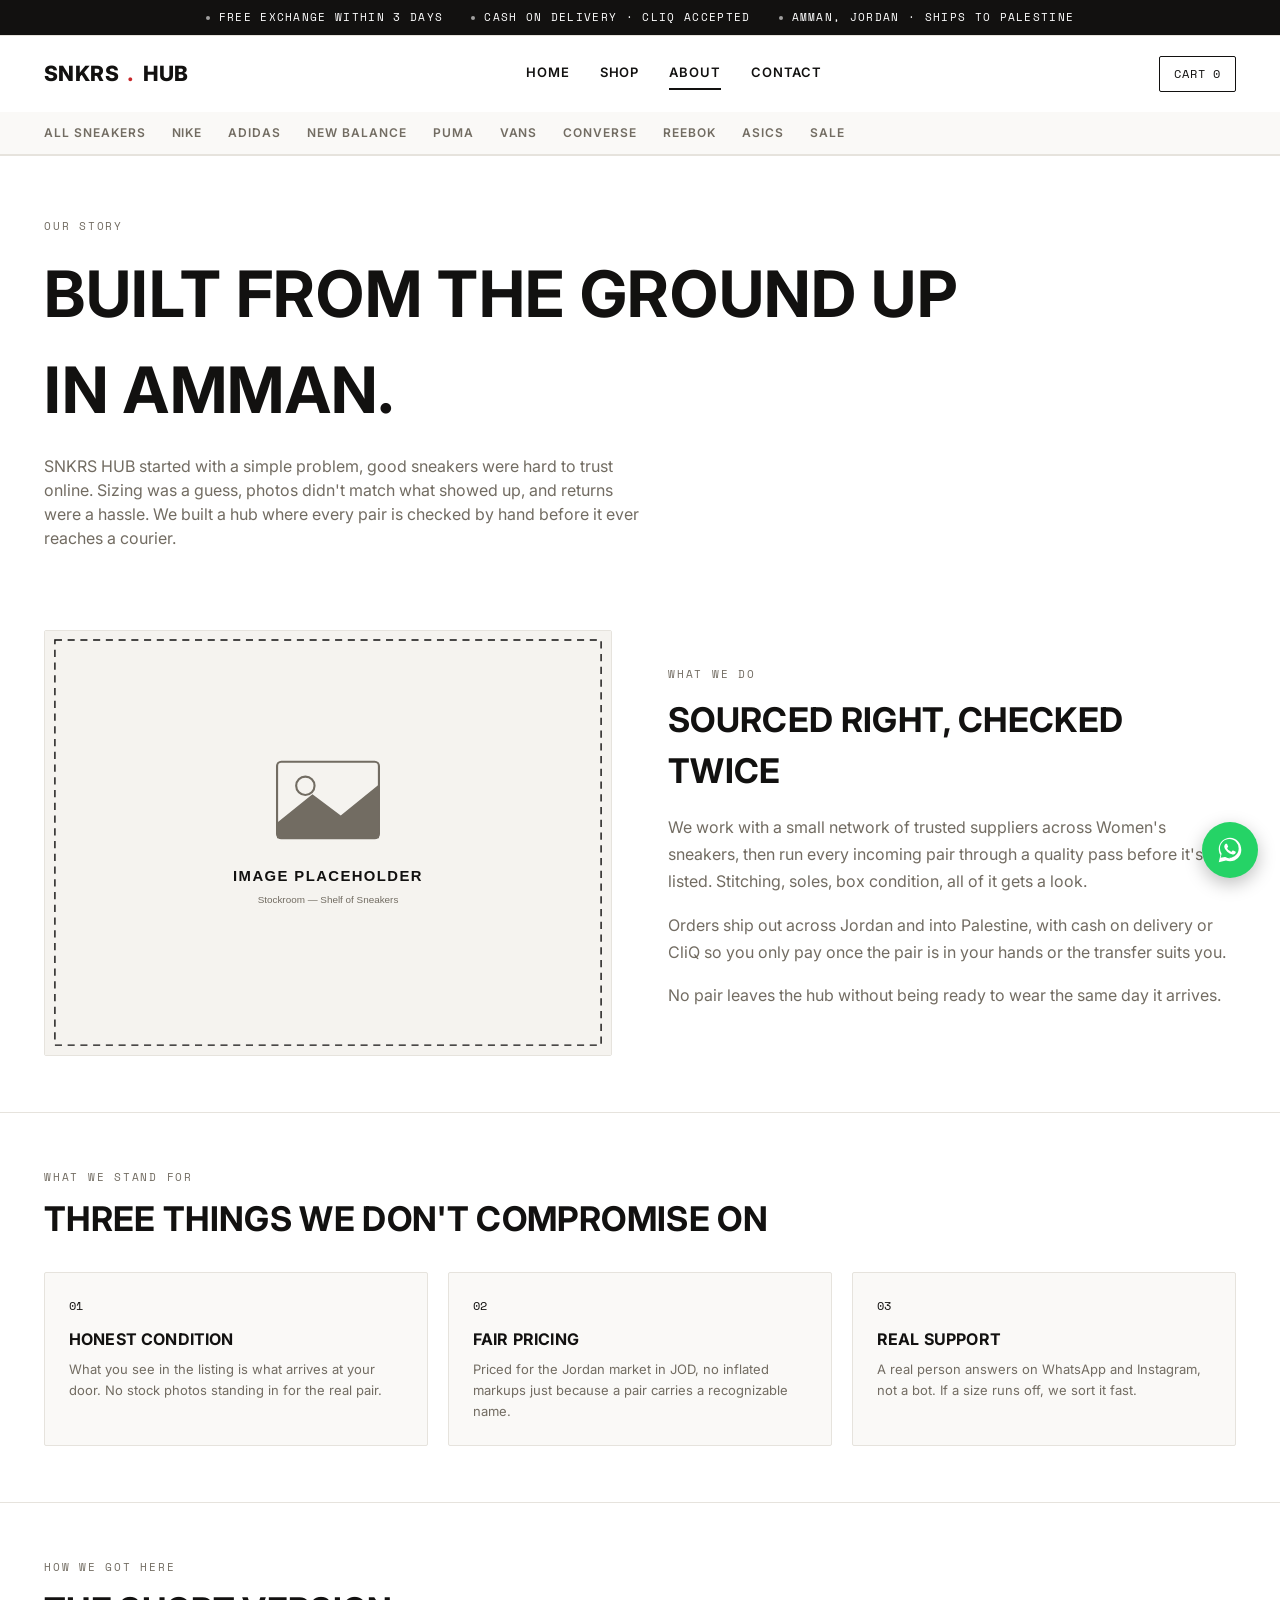
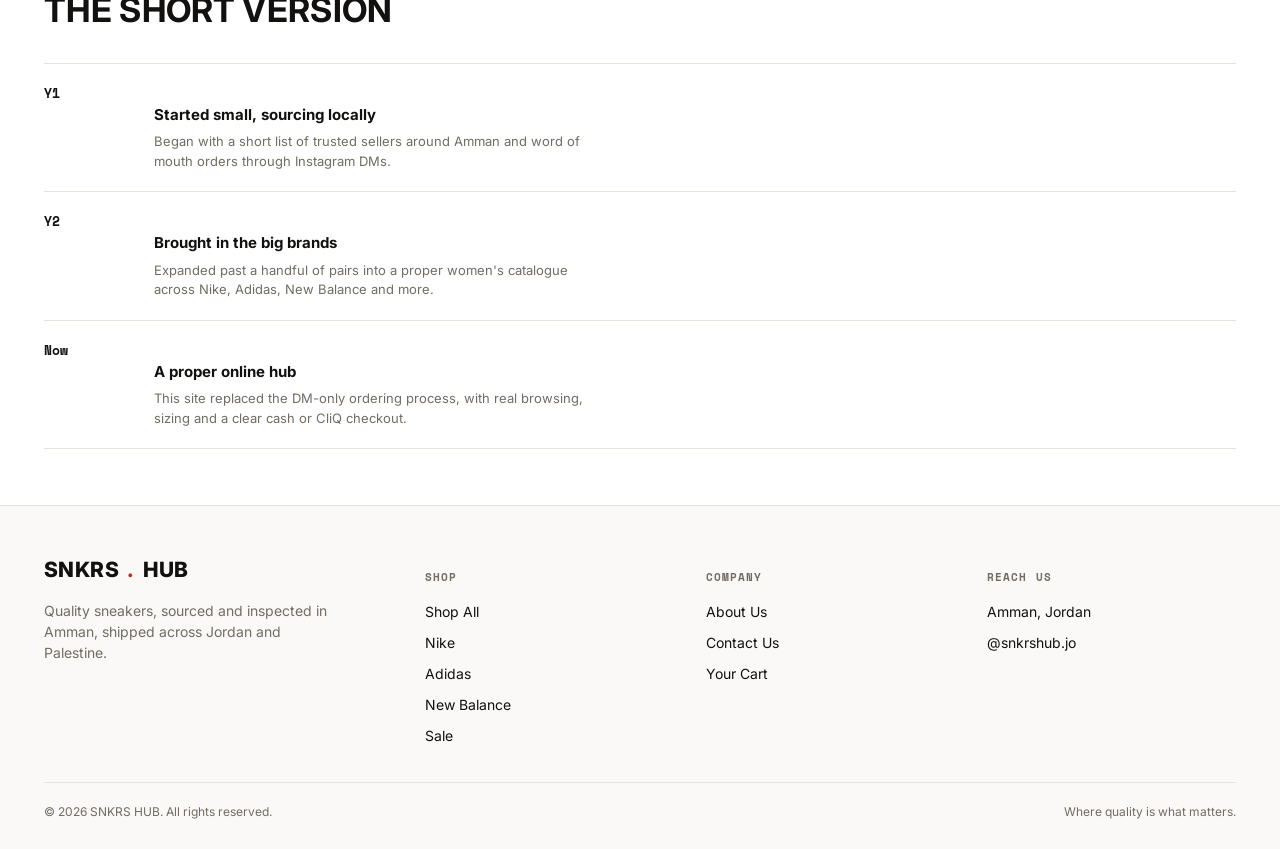
==== commit 552908ff: "Revise sourcing description for Women's sneakers Updated the description to focus on Women's sneaker" ====
--- a/about.html
+++ b/about.html
@@ -64,7 +64,7 @@
       <div>
         <span class="eyebrow">What We Do</span>
         <h2 style="font-size:clamp(26px,3vw,34px); margin:10px 0 18px;">Sourced Right, Checked Twice</h2>
-        <p>We work with a small network of trusted suppliers across Men's, Women's and Kids' sneakers, then run every incoming pair through a quality pass before it's listed. Stitching, soles, box condition, all of it gets a look.</p>
+        <p>We work with a small network of trusted suppliers across Women's sneakers, then run every incoming pair through a quality pass before it's listed. Stitching, soles, box condition, all of it gets a look.</p>
         <p>Orders ship out across Jordan and into Palestine, with cash on delivery or CliQ so you only pay once the pair is in your hands or the transfer suits you.</p>
         <p>No pair leaves the hub without being ready to wear the same day it arrives.</p>
       </div>
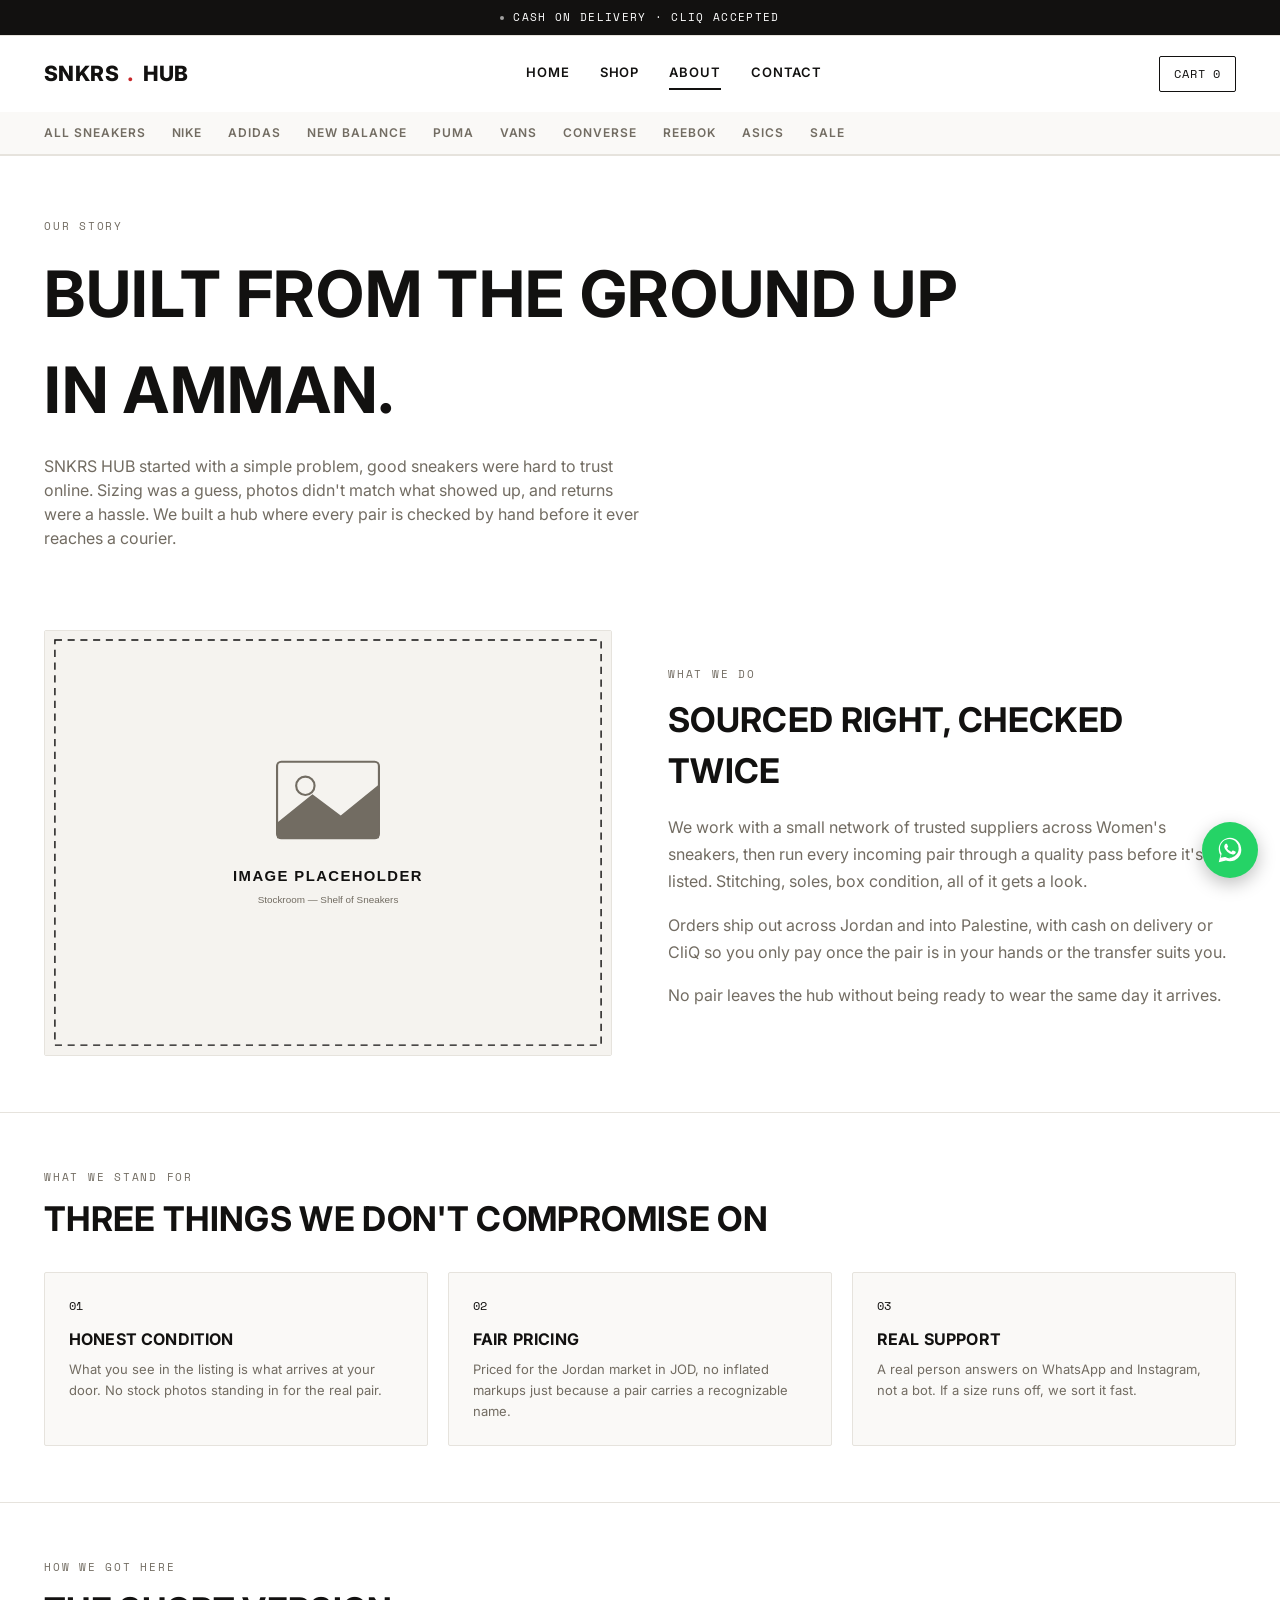
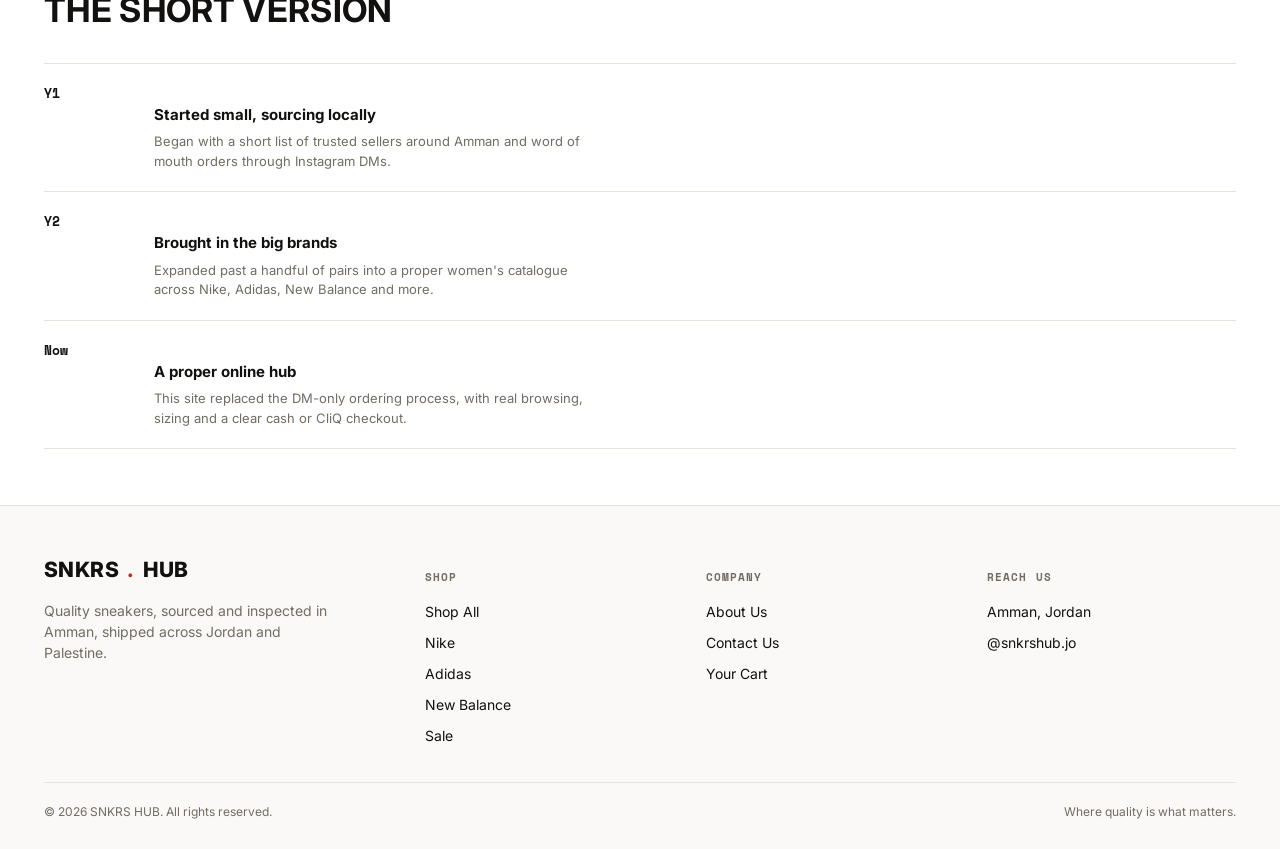
==== commit 9286e9cc: "Update about.html" ====
--- a/about.html
+++ b/about.html
@@ -14,9 +14,7 @@
 <header class="site-header">
   <div class="info-bar">
     <div class="info-bar-track">
-      <span>Free Exchange Within 3 Days</span>
       <span>Cash on Delivery · CliQ Accepted</span>
-      <span>Amman, Jordan · Ships to Palestine</span>
     </div>
   </div>
   <div class="header-bar">
